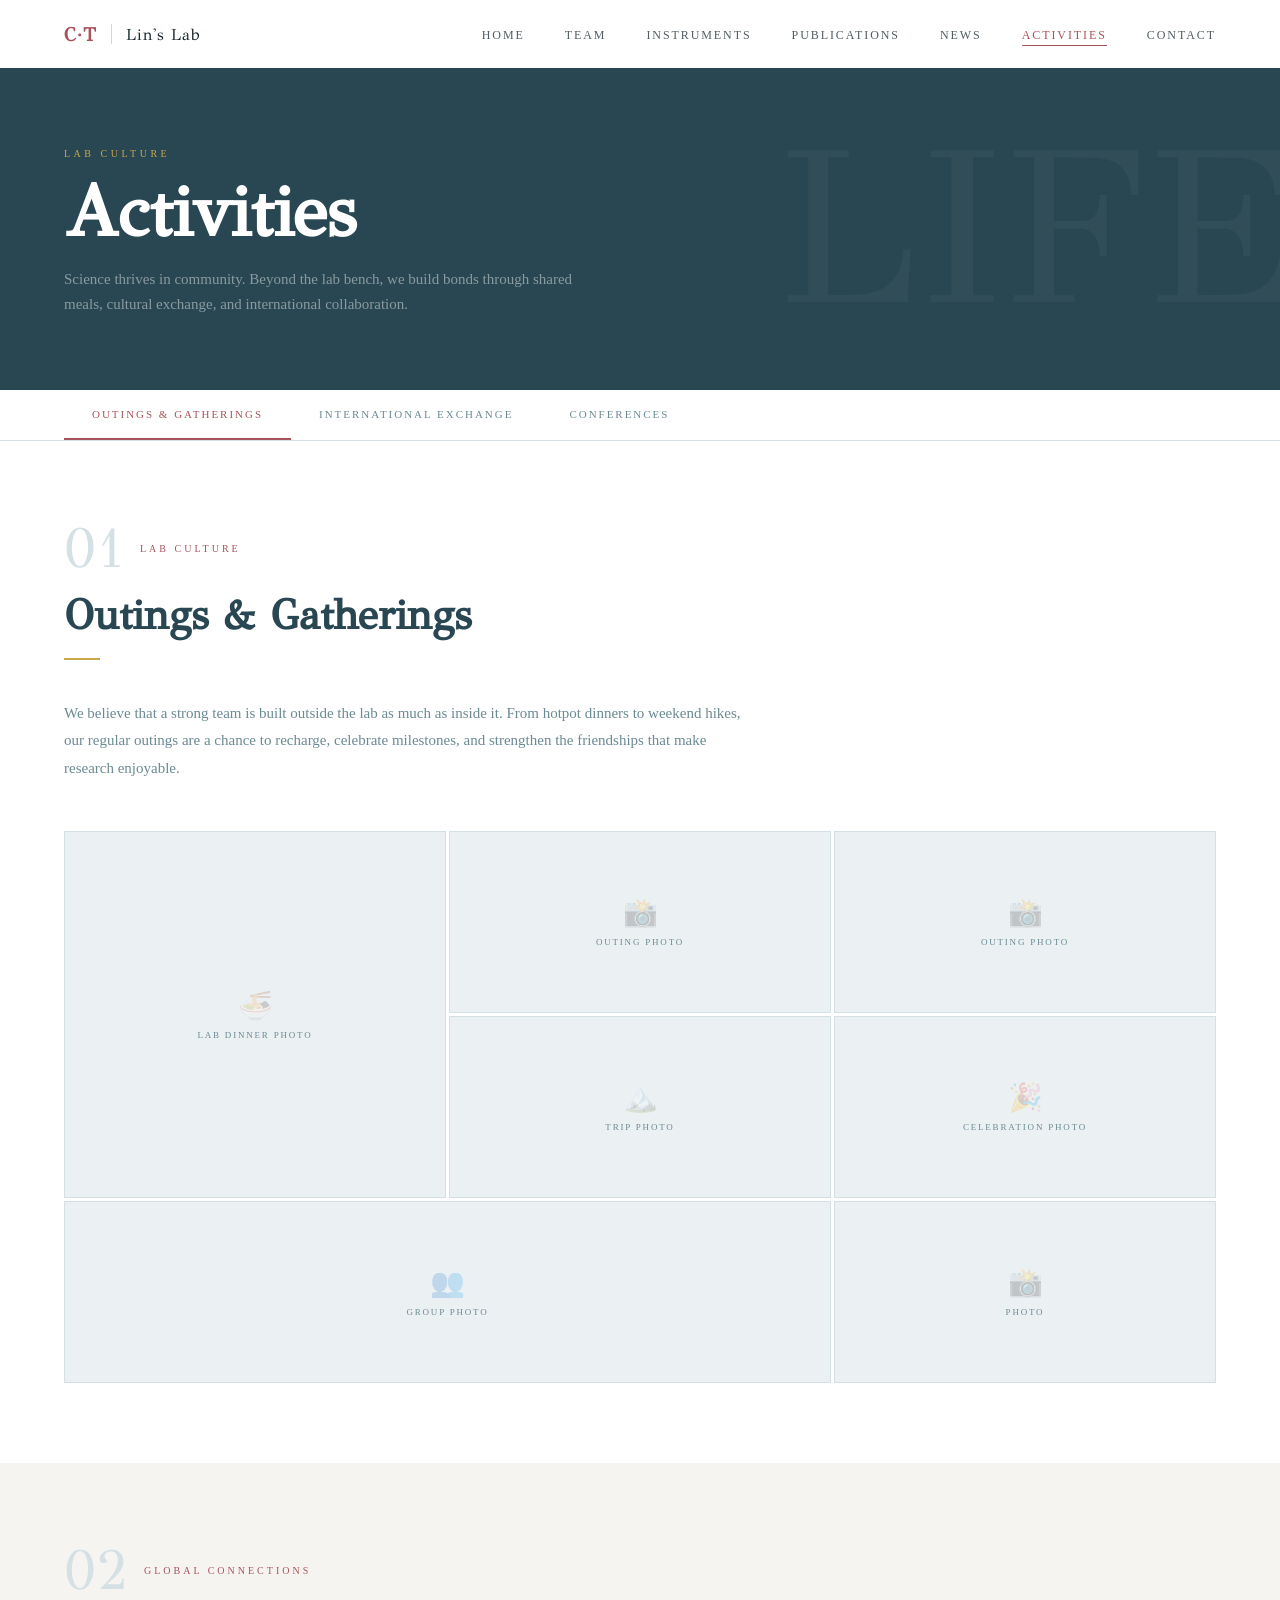
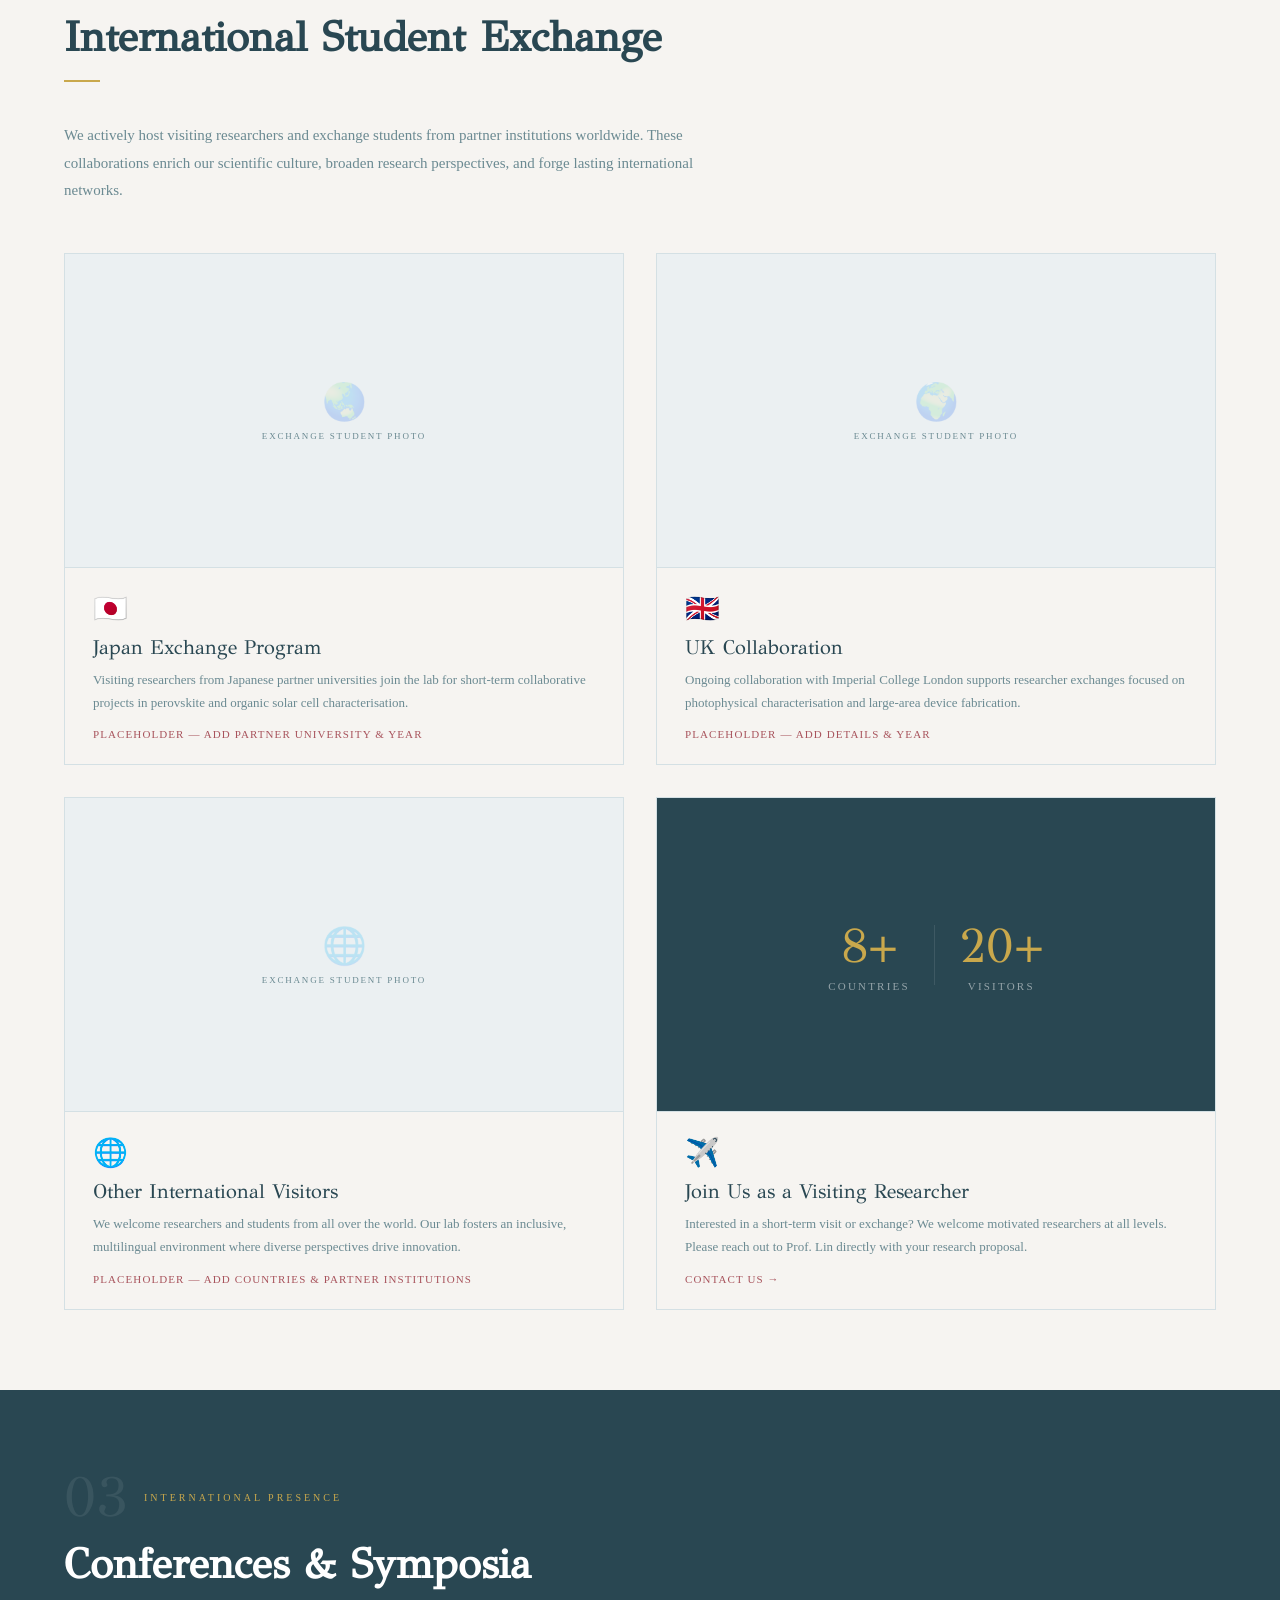
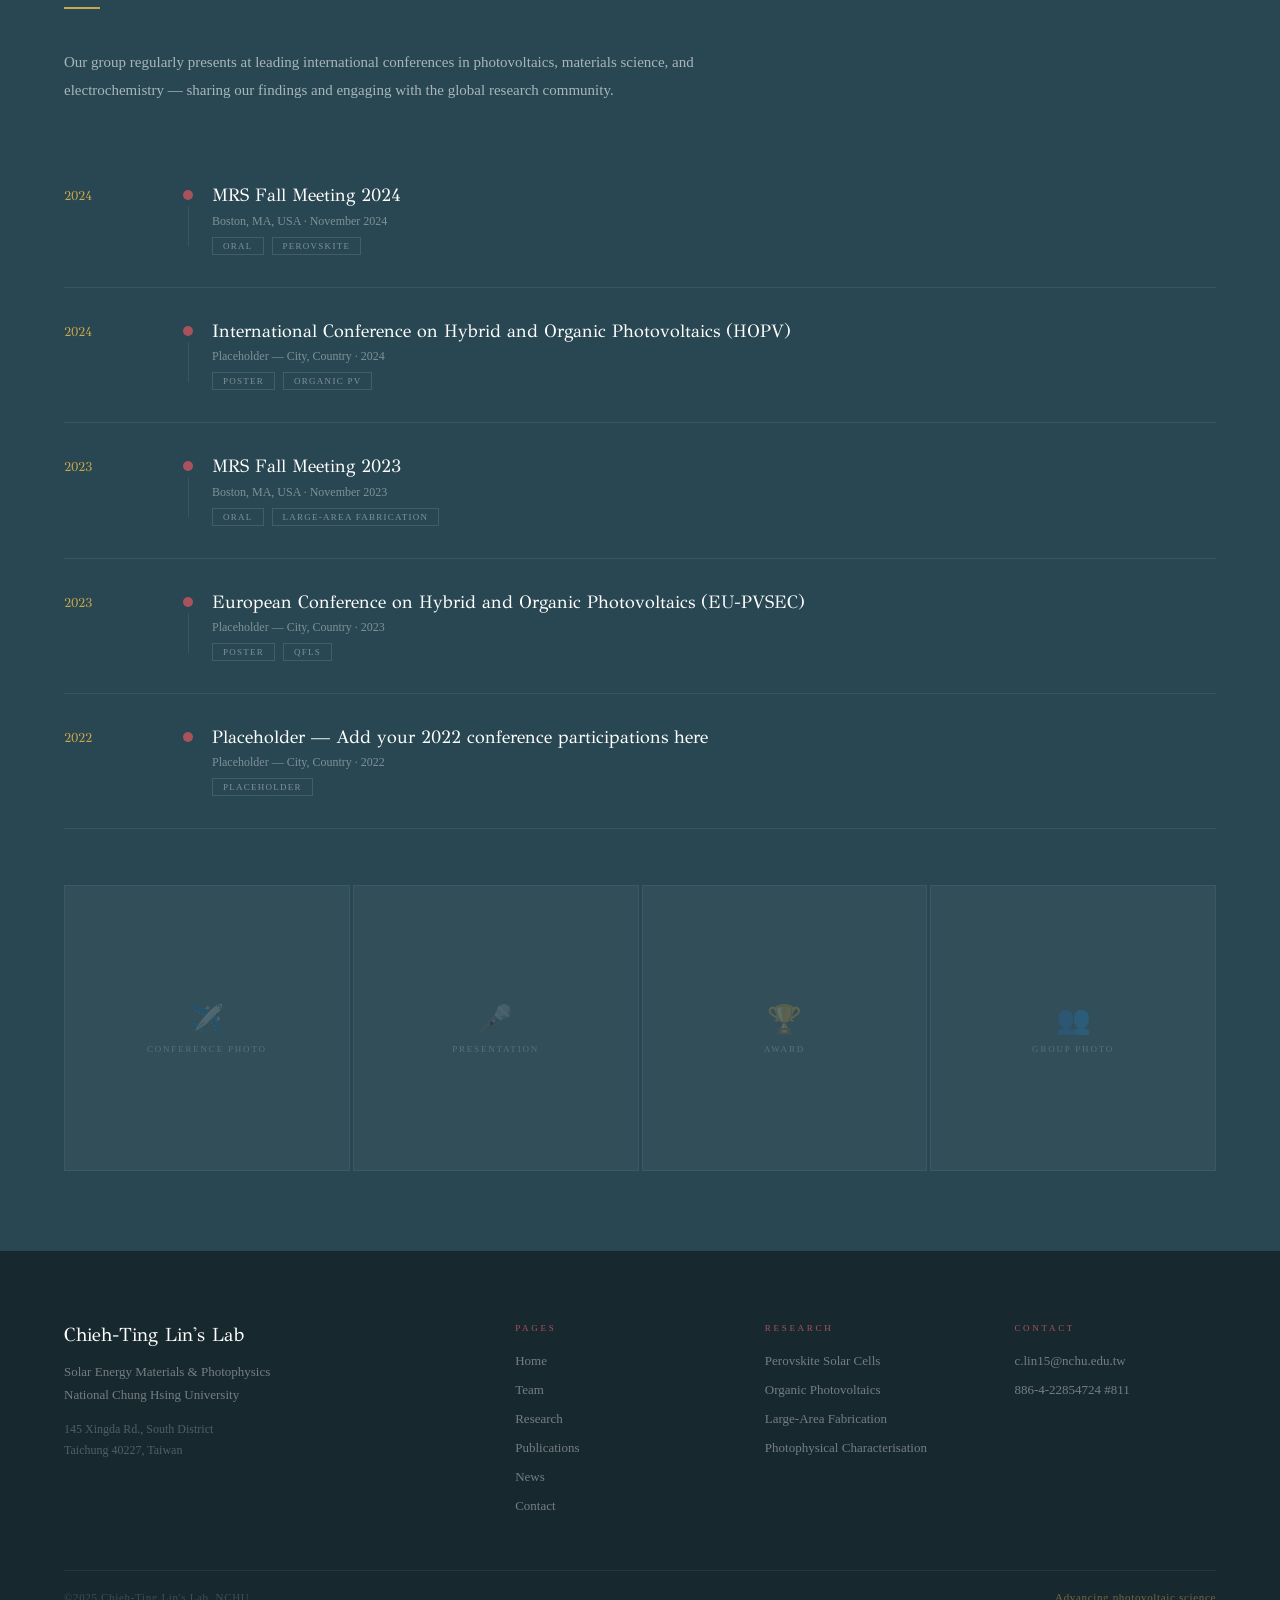
==== activities.html @ 61621a93 "initial setting initial setting" ====
<!DOCTYPE html>
<html lang="en">
<head>
<meta charset="UTF-8">
<meta name="viewport" content="width=device-width,initial-scale=1">
<title>Activities — Chieh-Ting Lin's Lab</title>
<style>

@import url('https://fonts.googleapis.com/css2?family=GFS+Didot&family=Cormorant+Garamond:ital,wght@0,400;0,600;1,400&display=swap');

:root {
  --teal:     #294752;
  --teal-d:   #1a2f38;
  --teal-l:   #3d6475;
  --rose:     #A8535C;
  --rose-l:   #c4717a;
  --tuscany:  #C9A84C;
  --tuscany-l:#e0c068;
  --white:    #FFFFFF;
  --off:      #F6F4F1;
  --light:    #EBF0F2;
  --ink:      #18282f;
  --muted:    #6b8a92;
  --border:   #d4e0e4;
  --font-d:   'GFS Didot', 'Times New Roman', serif;
  --font-b:   'Times New Roman', serif;
}

*,*::before,*::after{box-sizing:border-box;margin:0;padding:0}
html{scroll-behavior:smooth;font-size:16px}
body{font-family:var(--font-b);color:var(--ink);background:var(--white);overflow-x:hidden}
img{display:block;max-width:100%}
a{color:inherit;text-decoration:none}

/* ── NAV ───────────────────────────────────────── */
#navbar{
  position:fixed;top:0;left:0;right:0;z-index:200;
  transition:background .35s,box-shadow .35s,padding .35s;
  padding:0 64px; height:68px;
  display:flex;align-items:center;
}
#navbar.scrolled{
  background:rgba(255,255,255,0.96);
  box-shadow:0 1px 0 var(--border);
  backdrop-filter:blur(12px);
}
#navbar.dark-hero{ color:var(--white); }
#navbar.dark-hero.scrolled{ color:var(--ink); }

.nav-inner{
  display:flex;align-items:center;justify-content:space-between;
  width:100%;max-width:1400px;margin:0 auto;
}
.nav-logo{
  display:flex;align-items:center;gap:14px;
  font-family:var(--font-d);font-size:16px;letter-spacing:.04em;
  color:inherit;
}
.logo-ct{
  font-size:19px;color:var(--rose);letter-spacing:.06em;font-weight:bold;
}
.logo-sep{
  width:1px;height:20px;background:currentColor;opacity:.2;
}
.logo-lab{color:inherit;}

.nav-links{
  display:flex;gap:40px;list-style:none;
}
.nav-links a{
  font-family:var(--font-b);font-size:12px;
  letter-spacing:.16em;text-transform:uppercase;
  color:inherit;opacity:.75;transition:opacity .2s,color .2s;
  position:relative;padding-bottom:4px;
}
.nav-links a::after{
  content:'';position:absolute;bottom:0;left:0;
  width:0;height:1.5px;background:var(--rose);
  transition:width .25s;
}
.nav-links a:hover{opacity:1;}
.nav-links a:hover::after{ width:100%; }
.nav-links a.active{ opacity:1;color:var(--rose); }
.nav-links a.active::after{ width:100%;background:var(--rose); }

.nav-burger{
  display:none;flex-direction:column;gap:5px;
  background:none;border:none;cursor:pointer;padding:4px;
}
.nav-burger span{
  display:block;width:24px;height:1.5px;background:currentColor;
  transition:transform .25s,opacity .25s;
}

/* ── SCROLL REVEAL ─────────────────────────────── */
.reveal{
  opacity:0;transform:translateY(32px);
  transition:opacity .7s cubic-bezier(.22,1,.36,1),
             transform .7s cubic-bezier(.22,1,.36,1);
}
.reveal.visible{ opacity:1;transform:translateY(0); }
.reveal-left{
  opacity:0;transform:translateX(-40px);
  transition:opacity .7s cubic-bezier(.22,1,.36,1),
             transform .7s cubic-bezier(.22,1,.36,1);
}
.reveal-left.visible{ opacity:1;transform:translateX(0); }
.reveal-right{
  opacity:0;transform:translateX(40px);
  transition:opacity .7s cubic-bezier(.22,1,.36,1),
             transform .7s cubic-bezier(.22,1,.36,1);
}
.reveal-right.visible{ opacity:1;transform:translateX(0); }

.stagger-1{transition-delay:.08s}
.stagger-2{transition-delay:.16s}
.stagger-3{transition-delay:.24s}
.stagger-4{transition-delay:.32s}
.stagger-5{transition-delay:.40s}
.stagger-6{transition-delay:.48s}

/* ── SECTION SHELL ─────────────────────────────── */
.section{padding:100px 64px;}
.section-alt{background:var(--off);}
.section-dark{background:var(--teal);}
.section-inner{max-width:1200px;margin:0 auto;}

.eyebrow{
  font-size:10px;letter-spacing:.3em;text-transform:uppercase;
  color:var(--rose);margin-bottom:14px;display:block;
}
.eyebrow.light{color:var(--tuscany);}
.sec-title{
  font-family:var(--font-d);
  font-size:clamp(30px,3.5vw,46px);
  color:var(--teal);line-height:1.1;margin-bottom:18px;
}
.sec-title.light{color:var(--white);}
.sec-rule{
  width:40px;height:2px;background:var(--tuscany);margin-bottom:56px;
}

/* ── PLACEHOLDER IMG ───────────────────────────── */
.ph{
  display:flex;flex-direction:column;align-items:center;
  justify-content:center;gap:8px;
  background:var(--light);border:1px solid var(--border);
  color:var(--muted);font-size:11px;letter-spacing:.15em;
  text-transform:uppercase;
}
.ph-icon{font-size:28px;opacity:.3;}

/* ── FOOTER ────────────────────────────────────── */
footer{
  background:var(--ink);
  padding:72px 64px 0;
}
.footer-grid{
  display:grid;grid-template-columns:2fr 1fr 1fr 1fr;
  gap:48px;max-width:1200px;margin:0 auto;
  padding-bottom:56px;
  border-bottom:1px solid rgba(255,255,255,.07);
}
.footer-logo{
  font-family:var(--font-d);font-size:19px;
  color:var(--white);margin-bottom:14px;
}
.footer-tagline{font-size:13px;color:rgba(255,255,255,.4);line-height:1.8;margin-bottom:12px;}
.footer-address{font-size:12px;color:rgba(255,255,255,.25);line-height:1.8;}
.footer-heading{
  font-size:9px;letter-spacing:.3em;text-transform:uppercase;
  color:var(--rose);margin-bottom:18px;
}
.footer-links{list-style:none;display:flex;flex-direction:column;gap:11px;}
.footer-links a{font-size:13px;color:rgba(255,255,255,.4);transition:color .2s;}
.footer-links a:hover{color:var(--white);}
.footer-bottom{
  max-width:1200px;margin:0 auto;
  display:flex;justify-content:space-between;align-items:center;
  padding:20px 0;
  font-size:11px;color:rgba(255,255,255,.18);letter-spacing:.06em;
}
.footer-tuscany{color:var(--tuscany);opacity:.5;}

/* ── SHARED JS ─────────────────────────────────── */


.page-hero{
  margin-top:68px;background:var(--teal);
  padding:80px 64px 72px;position:relative;overflow:hidden;
}
.page-hero::after{
  content:'LIFE';position:absolute;
  right:-20px;top:50%;transform:translateY(-50%);
  font-family:var(--font-d);font-size:220px;
  color:rgba(255,255,255,.04);line-height:1;pointer-events:none;
}
.page-hero-inner{max-width:1200px;margin:0 auto;}
.page-hero-eyebrow{
  font-size:10px;letter-spacing:.35em;text-transform:uppercase;
  color:var(--tuscany);margin-bottom:16px;
}
.page-hero-title{
  font-family:var(--font-d);
  font-size:clamp(42px,6vw,72px);
  color:var(--white);line-height:1.05;
}
.page-hero-sub{
  font-size:15px;color:rgba(255,255,255,.45);
  margin-top:16px;max-width:520px;line-height:1.7;
}

/* Section tabs / anchors */
.act-nav{
  position:sticky;top:68px;z-index:50;
  background:var(--white);border-bottom:1px solid var(--border);
  padding:0 64px;
}
.act-nav-inner{
  max-width:1200px;margin:0 auto;
  display:flex;gap:0;
}
.act-nav-tab{
  font-size:11px;letter-spacing:.18em;text-transform:uppercase;
  padding:18px 28px;color:var(--muted);
  border-bottom:2px solid transparent;
  cursor:pointer;transition:color .2s,border-color .2s;
  text-decoration:none;display:block;
}
.act-nav-tab:hover{color:var(--teal);}
.act-nav-tab.on{color:var(--rose);border-bottom-color:var(--rose);}

/* Activity section shell */
.act-section{padding:80px 64px;}
.act-section.alt{background:var(--off);}
.act-section.dark{background:var(--teal);}
.act-inner{max-width:1200px;margin:0 auto;}

.act-eyebrow{
  display:flex;align-items:center;gap:16px;margin-bottom:12px;
}
.act-num{
  font-family:var(--font-d);font-size:56px;
  color:var(--border);line-height:1;
}
.act-label{
  font-size:10px;letter-spacing:.3em;text-transform:uppercase;color:var(--rose);
}
.act-title{
  font-family:var(--font-d);font-size:clamp(28px,4vw,42px);
  color:var(--teal);margin-bottom:16px;
}
.act-title.light{color:var(--white);}
.act-rule{width:36px;height:2px;background:var(--tuscany);margin-bottom:40px;}
.act-intro{
  font-size:15px;color:var(--muted);line-height:1.85;
  max-width:680px;margin-bottom:48px;
}
.act-intro.light{color:rgba(255,255,255,.6);}

/* Gallery grid */
.gallery-masonry{
  display:grid;
  grid-template-columns:repeat(3,1fr);
  gap:3px;
}
.gallery-cell{
  background:var(--light);
  display:flex;flex-direction:column;
  align-items:center;justify-content:center;
  gap:8px;border:1px solid var(--border);
  overflow:hidden;position:relative;
  cursor:pointer;
}
.gallery-cell::after{
  content:'';position:absolute;inset:0;
  background:var(--teal);opacity:0;
  transition:opacity .3s;
}
.gallery-cell:hover::after{opacity:.08;}
.gallery-cell.tall{grid-row:span 2;}
.gallery-cell.wide{grid-column:span 2;}
.gallery-ph{
  width:100%;height:100%;min-height:180px;
  display:flex;flex-direction:column;
  align-items:center;justify-content:center;gap:8px;
}
.gallery-ph.tall-inner{min-height:363px;}
.gallery-ph-icon{font-size:28px;opacity:.2;}
.gallery-ph-label{
  font-size:9px;letter-spacing:.2em;text-transform:uppercase;color:var(--muted);
}

/* Event timeline (for conferences) */
.conf-list{display:flex;flex-direction:column;gap:0;}
.conf-item{
  display:grid;grid-template-columns:100px 48px 1fr;
  gap:0;align-items:start;padding:32px 0;
  border-bottom:1px solid rgba(255,255,255,.08);
  transition:background .2s;
}
.conf-item:hover{
  background:rgba(255,255,255,.03);
  margin:0 -32px;padding:32px 32px;
}
.conf-year{
  font-family:var(--font-d);font-size:13px;
  color:var(--tuscany);padding-top:4px;
}
.conf-dot-col{
  display:flex;flex-direction:column;align-items:center;
  padding-top:6px;
}
.conf-dot{
  width:10px;height:10px;border-radius:50%;
  background:var(--rose);flex-shrink:0;
}
.conf-line{
  width:1px;flex:1;min-height:40px;
  background:rgba(255,255,255,.08);margin-top:6px;
}
.conf-item:last-child .conf-line{display:none;}
.conf-title{
  font-family:var(--font-d);font-size:18px;
  color:var(--white);margin-bottom:6px;line-height:1.3;
}
.conf-meta{font-size:12px;color:rgba(255,255,255,.4);margin-bottom:8px;}
.conf-tags{display:flex;gap:8px;flex-wrap:wrap;}
.conf-tag{
  font-size:9px;letter-spacing:.14em;text-transform:uppercase;
  padding:3px 10px;border:1px solid rgba(255,255,255,.12);
  color:rgba(255,255,255,.4);
}

/* International exchange cards */
.exchange-grid{
  display:grid;grid-template-columns:repeat(2,1fr);gap:32px;
}
.exchange-card{
  border:1px solid var(--border);overflow:hidden;
  transition:transform .3s,box-shadow .3s;
}
.exchange-card:hover{
  transform:translateY(-4px);
  box-shadow:0 16px 40px rgba(41,71,82,.1);
}
.exchange-ph{
  width:100%;aspect-ratio:16/9;
  background:var(--light);
  display:flex;align-items:center;justify-content:center;
  flex-direction:column;gap:8px;
  border-bottom:1px solid var(--border);
}
.exchange-body{padding:24px 28px;}
.exchange-flag{font-size:28px;margin-bottom:10px;}
.exchange-title{
  font-family:var(--font-d);font-size:20px;
  color:var(--teal);margin-bottom:8px;
}
.exchange-desc{font-size:13px;color:var(--muted);line-height:1.75;}
.exchange-meta{
  margin-top:14px;font-size:11px;color:var(--rose);
  letter-spacing:.1em;text-transform:uppercase;
}

</style>
</head>
<body data-page="activities">


<nav id="navbar">
  <div class="nav-inner">
    <a href="index.html" class="nav-logo">
      <span class="logo-ct">C·T</span>
      <span class="logo-sep"></span>
      <span class="logo-lab">Lin's Lab</span>
    </a>
    <button class="nav-burger" onclick="toggleMobile()" aria-label="menu">
      <span></span><span></span><span></span>
    </button>
    <ul class="nav-links" id="navLinks">
      <li><a href="index.html"        data-page="home">Home</a></li>
      <li><a href="team.html"         data-page="team">Team</a></li>
      <li><a href="instruments.html"  data-page="instruments">Instruments</a></li>
      <li><a href="publications.html" data-page="publications">Publications</a></li>
      <li><a href="news.html"         data-page="news">News</a></li>
      <li><a href="activities.html"   data-page="activities">Activities</a></li>
      <li><a href="contact.html"      data-page="contact">Contact</a></li>
    </ul>
  </div>
</nav>



<div class="page-hero">
  <div class="page-hero-inner">
    <div class="page-hero-eyebrow reveal">Lab Culture</div>
    <h1 class="page-hero-title reveal stagger-1">Activities</h1>
    <p class="page-hero-sub reveal stagger-2">
      Science thrives in community. Beyond the lab bench, we build bonds
      through shared meals, cultural exchange, and international collaboration.
    </p>
  </div>
</div>

<!-- Sticky sub-nav -->
<nav class="act-nav">
  <div class="act-nav-inner">
    <a class="act-nav-tab on" href="#outings">Outings &amp; Gatherings</a>
    <a class="act-nav-tab" href="#exchange">International Exchange</a>
    <a class="act-nav-tab" href="#conferences">Conferences</a>
  </div>
</nav>

<!-- ① Lab Outings & Gatherings -->
<div class="act-section" id="outings">
  <div class="act-inner">
    <div class="act-eyebrow reveal">
      <span class="act-num">01</span>
      <div>
        <div class="act-label">Lab Culture</div>
      </div>
    </div>
    <h2 class="act-title reveal">Outings &amp; Gatherings</h2>
    <div class="act-rule reveal"></div>
    <p class="act-intro reveal">
      We believe that a strong team is built outside the lab as much as inside it.
      From hotpot dinners to weekend hikes, our regular outings are a chance to
      recharge, celebrate milestones, and strengthen the friendships that make
      research enjoyable.
    </p>

    <!-- Masonry gallery placeholder -->
    <div class="gallery-masonry">
      <div class="gallery-cell tall reveal stagger-1">
        <div class="gallery-ph tall-inner">
          <span class="gallery-ph-icon">🍜</span>
          <span class="gallery-ph-label">Lab Dinner Photo</span>
        </div>
      </div>
      <div class="gallery-cell reveal stagger-2">
        <div class="gallery-ph">
          <span class="gallery-ph-icon">📸</span>
          <span class="gallery-ph-label">Outing Photo</span>
        </div>
      </div>
      <div class="gallery-cell reveal stagger-3">
        <div class="gallery-ph">
          <span class="gallery-ph-icon">📸</span>
          <span class="gallery-ph-label">Outing Photo</span>
        </div>
      </div>
      <div class="gallery-cell reveal stagger-2">
        <div class="gallery-ph">
          <span class="gallery-ph-icon">🏔️</span>
          <span class="gallery-ph-label">Trip Photo</span>
        </div>
      </div>
      <div class="gallery-cell reveal stagger-3">
        <div class="gallery-ph">
          <span class="gallery-ph-icon">🎉</span>
          <span class="gallery-ph-label">Celebration Photo</span>
        </div>
      </div>
      <div class="gallery-cell wide reveal stagger-4">
        <div class="gallery-ph">
          <span class="gallery-ph-icon">👥</span>
          <span class="gallery-ph-label">Group Photo</span>
        </div>
      </div>
      <div class="gallery-cell reveal stagger-5">
        <div class="gallery-ph">
          <span class="gallery-ph-icon">📸</span>
          <span class="gallery-ph-label">Photo</span>
        </div>
      </div>
    </div>
  </div>
</div>

<!-- ② International Exchange -->
<div class="act-section alt" id="exchange">
  <div class="act-inner">
    <div class="act-eyebrow reveal">
      <span class="act-num" style="color:var(--border)">02</span>
      <div>
        <div class="act-label">Global Connections</div>
      </div>
    </div>
    <h2 class="act-title reveal">International Student Exchange</h2>
    <div class="act-rule reveal"></div>
    <p class="act-intro reveal">
      We actively host visiting researchers and exchange students from partner
      institutions worldwide. These collaborations enrich our scientific culture,
      broaden research perspectives, and forge lasting international networks.
    </p>

    <div class="exchange-grid">
      <div class="exchange-card reveal stagger-1">
        <div class="exchange-ph">
          <span class="gallery-ph-icon" style="font-size:36px;opacity:.2">🌏</span>
          <span class="gallery-ph-label">Exchange Student Photo</span>
        </div>
        <div class="exchange-body">
          <div class="exchange-flag">🇯🇵</div>
          <div class="exchange-title">Japan Exchange Program</div>
          <p class="exchange-desc">
            Visiting researchers from Japanese partner universities join the lab
            for short-term collaborative projects in perovskite and organic solar
            cell characterisation.
          </p>
          <div class="exchange-meta">Placeholder — add partner university & year</div>
        </div>
      </div>
      <div class="exchange-card reveal stagger-2">
        <div class="exchange-ph">
          <span class="gallery-ph-icon" style="font-size:36px;opacity:.2">🌍</span>
          <span class="gallery-ph-label">Exchange Student Photo</span>
        </div>
        <div class="exchange-body">
          <div class="exchange-flag">🇬🇧</div>
          <div class="exchange-title">UK Collaboration</div>
          <p class="exchange-desc">
            Ongoing collaboration with Imperial College London supports researcher
            exchanges focused on photophysical characterisation and large-area
            device fabrication.
          </p>
          <div class="exchange-meta">Placeholder — add details & year</div>
        </div>
      </div>
      <div class="exchange-card reveal stagger-3">
        <div class="exchange-ph">
          <span class="gallery-ph-icon" style="font-size:36px;opacity:.2">🌐</span>
          <span class="gallery-ph-label">Exchange Student Photo</span>
        </div>
        <div class="exchange-body">
          <div class="exchange-flag">🌐</div>
          <div class="exchange-title">Other International Visitors</div>
          <p class="exchange-desc">
            We welcome researchers and students from all over the world. Our
            lab fosters an inclusive, multilingual environment where diverse
            perspectives drive innovation.
          </p>
          <div class="exchange-meta">Placeholder — add countries & partner institutions</div>
        </div>
      </div>
      <div class="exchange-card reveal stagger-4">
        <div class="exchange-ph" style="background:var(--teal);flex-direction:row;gap:24px;">
          <div style="text-align:center;color:var(--white);">
            <div style="font-family:var(--font-d);font-size:48px;color:var(--tuscany);">8+</div>
            <div style="font-size:11px;letter-spacing:.2em;text-transform:uppercase;opacity:.5;margin-top:4px;">Countries</div>
          </div>
          <div style="width:1px;background:rgba(255,255,255,.1);height:60px;align-self:center;"></div>
          <div style="text-align:center;color:var(--white);">
            <div style="font-family:var(--font-d);font-size:48px;color:var(--tuscany);">20+</div>
            <div style="font-size:11px;letter-spacing:.2em;text-transform:uppercase;opacity:.5;margin-top:4px;">Visitors</div>
          </div>
        </div>
        <div class="exchange-body">
          <div class="exchange-flag">✈️</div>
          <div class="exchange-title">Join Us as a Visiting Researcher</div>
          <p class="exchange-desc">
            Interested in a short-term visit or exchange? We welcome motivated
            researchers at all levels. Please reach out to Prof. Lin directly
            with your research proposal.
          </p>
          <div class="exchange-meta">
            <a href="contact.html" style="color:var(--rose);">Contact us →</a>
          </div>
        </div>
      </div>
    </div>
  </div>
</div>

<!-- ③ Conferences -->
<div class="act-section dark" id="conferences">
  <div class="act-inner">
    <div class="act-eyebrow reveal">
      <span class="act-num" style="color:rgba(255,255,255,.08)">03</span>
      <div>
        <div class="act-label" style="color:var(--tuscany)">International Presence</div>
      </div>
    </div>
    <h2 class="act-title light reveal">Conferences &amp; Symposia</h2>
    <div class="act-rule reveal"></div>
    <p class="act-intro light reveal">
      Our group regularly presents at leading international conferences in
      photovoltaics, materials science, and electrochemistry — sharing our
      findings and engaging with the global research community.
    </p>

    <div class="conf-list">
      <div class="conf-item reveal">
        <div class="conf-year">2024</div>
        <div class="conf-dot-col"><div class="conf-dot"></div><div class="conf-line"></div></div>
        <div>
          <div class="conf-title">MRS Fall Meeting 2024</div>
          <div class="conf-meta">Boston, MA, USA · November 2024</div>
          <div class="conf-tags">
            <span class="conf-tag">Oral</span>
            <span class="conf-tag">Perovskite</span>
          </div>
        </div>
      </div>
      <div class="conf-item reveal stagger-1">
        <div class="conf-year">2024</div>
        <div class="conf-dot-col"><div class="conf-dot"></div><div class="conf-line"></div></div>
        <div>
          <div class="conf-title">International Conference on Hybrid and Organic Photovoltaics (HOPV)</div>
          <div class="conf-meta">Placeholder — City, Country · 2024</div>
          <div class="conf-tags">
            <span class="conf-tag">Poster</span>
            <span class="conf-tag">Organic PV</span>
          </div>
        </div>
      </div>
      <div class="conf-item reveal stagger-2">
        <div class="conf-year">2023</div>
        <div class="conf-dot-col"><div class="conf-dot"></div><div class="conf-line"></div></div>
        <div>
          <div class="conf-title">MRS Fall Meeting 2023</div>
          <div class="conf-meta">Boston, MA, USA · November 2023</div>
          <div class="conf-tags">
            <span class="conf-tag">Oral</span>
            <span class="conf-tag">Large-Area Fabrication</span>
          </div>
        </div>
      </div>
      <div class="conf-item reveal stagger-3">
        <div class="conf-year">2023</div>
        <div class="conf-dot-col"><div class="conf-dot"></div><div class="conf-line"></div></div>
        <div>
          <div class="conf-title">European Conference on Hybrid and Organic Photovoltaics (EU-PVSEC)</div>
          <div class="conf-meta">Placeholder — City, Country · 2023</div>
          <div class="conf-tags">
            <span class="conf-tag">Poster</span>
            <span class="conf-tag">QFLS</span>
          </div>
        </div>
      </div>
      <div class="conf-item reveal stagger-4">
        <div class="conf-year">2022</div>
        <div class="conf-dot-col"><div class="conf-dot"></div><div class="conf-line"></div></div>
        <div>
          <div class="conf-title">Placeholder — Add your 2022 conference participations here</div>
          <div class="conf-meta">Placeholder — City, Country · 2022</div>
          <div class="conf-tags">
            <span class="conf-tag">Placeholder</span>
          </div>
        </div>
      </div>
    </div>

    <!-- Conference photo strip -->
    <div style="margin-top:56px;display:grid;grid-template-columns:repeat(4,1fr);gap:3px;" class="reveal">
      <div class="gallery-ph" style="aspect-ratio:1;background:rgba(255,255,255,.04);border:1px solid rgba(255,255,255,.06);">
        <span class="gallery-ph-icon">✈️</span>
        <span class="gallery-ph-label" style="color:rgba(255,255,255,.2);">Conference Photo</span>
      </div>
      <div class="gallery-ph" style="aspect-ratio:1;background:rgba(255,255,255,.04);border:1px solid rgba(255,255,255,.06);">
        <span class="gallery-ph-icon">🎤</span>
        <span class="gallery-ph-label" style="color:rgba(255,255,255,.2);">Presentation</span>
      </div>
      <div class="gallery-ph" style="aspect-ratio:1;background:rgba(255,255,255,.04);border:1px solid rgba(255,255,255,.06);">
        <span class="gallery-ph-icon">🏆</span>
        <span class="gallery-ph-label" style="color:rgba(255,255,255,.2);">Award</span>
      </div>
      <div class="gallery-ph" style="aspect-ratio:1;background:rgba(255,255,255,.04);border:1px solid rgba(255,255,255,.06);">
        <span class="gallery-ph-icon">👥</span>
        <span class="gallery-ph-label" style="color:rgba(255,255,255,.2);">Group Photo</span>
      </div>
    </div>
  </div>
</div>

<script>
// Sticky tab highlight on scroll
const tabs = document.querySelectorAll('.act-nav-tab');
const sects = ['outings','exchange','conferences'].map(id=>document.getElementById(id));
window.addEventListener('scroll',()=>{
  let cur = 0;
  sects.forEach((s,i)=>{ if(window.scrollY >= s.offsetTop-120) cur=i; });
  tabs.forEach(t=>t.classList.remove('on'));
  tabs[cur].classList.add('on');
},{passive:true});
</script>


<footer>
  <div class="footer-grid">
    <div class="footer-brand-col">
      <div class="footer-logo">Chieh-Ting Lin's Lab</div>
      <p class="footer-tagline">Solar Energy Materials &amp; Photophysics<br>National Chung Hsing University</p>
      <p class="footer-address">145 Xingda Rd., South District<br>Taichung 40227, Taiwan</p>
    </div>
    <div>
      <div class="footer-heading">Pages</div>
      <ul class="footer-links">
        <li><a href="index.html">Home</a></li>
        <li><a href="team.html">Team</a></li>
        <li><a href="research.html">Research</a></li>
        <li><a href="publications.html">Publications</a></li>
        <li><a href="news.html">News</a></li>
        <li><a href="contact.html">Contact</a></li>
      </ul>
    </div>
    <div>
      <div class="footer-heading">Research</div>
      <ul class="footer-links">
        <li><a href="#">Perovskite Solar Cells</a></li>
        <li><a href="#">Organic Photovoltaics</a></li>
        <li><a href="#">Large-Area Fabrication</a></li>
        <li><a href="#">Photophysical Characterisation</a></li>
      </ul>
    </div>
    <div>
      <div class="footer-heading">Contact</div>
      <ul class="footer-links">
        <li><a href="mailto:c.lin15@nchu.edu.tw">c.lin15@nchu.edu.tw</a></li>
        <li><a href="#">886-4-22854724 #811</a></li>
      </ul>
    </div>
  </div>
  <div class="footer-bottom">
    <span>©2025 Chieh-Ting Lin's Lab, NCHU</span>
    <span class="footer-tuscany">Advancing photovoltaic science</span>
  </div>
</footer>

<script>
// Nav scroll state
const navbar = document.getElementById('navbar');
const isDark = navbar.classList.contains('dark-hero');
function onScroll(){
  if(window.scrollY > 40){
    navbar.classList.add('scrolled');
  } else {
    navbar.classList.remove('scrolled');
  }
}
window.addEventListener('scroll', onScroll, {passive:true});
onScroll();

// Active nav link
const page = document.body.dataset.page;
document.querySelectorAll('.nav-links a').forEach(a=>{
  if(a.dataset.page===page) a.classList.add('active');
});

// Mobile menu
function toggleMobile(){
  document.getElementById('navLinks').classList.toggle('open');
}

// Scroll reveal
const ro = new IntersectionObserver((entries)=>{
  entries.forEach(e=>{
    if(e.isIntersecting){
      e.target.classList.add('visible');
      ro.unobserve(e.target);
    }
  });
},{threshold:.12});
document.querySelectorAll('.reveal,.reveal-left,.reveal-right').forEach(el=>ro.observe(el));
</script>
</body>
</html>
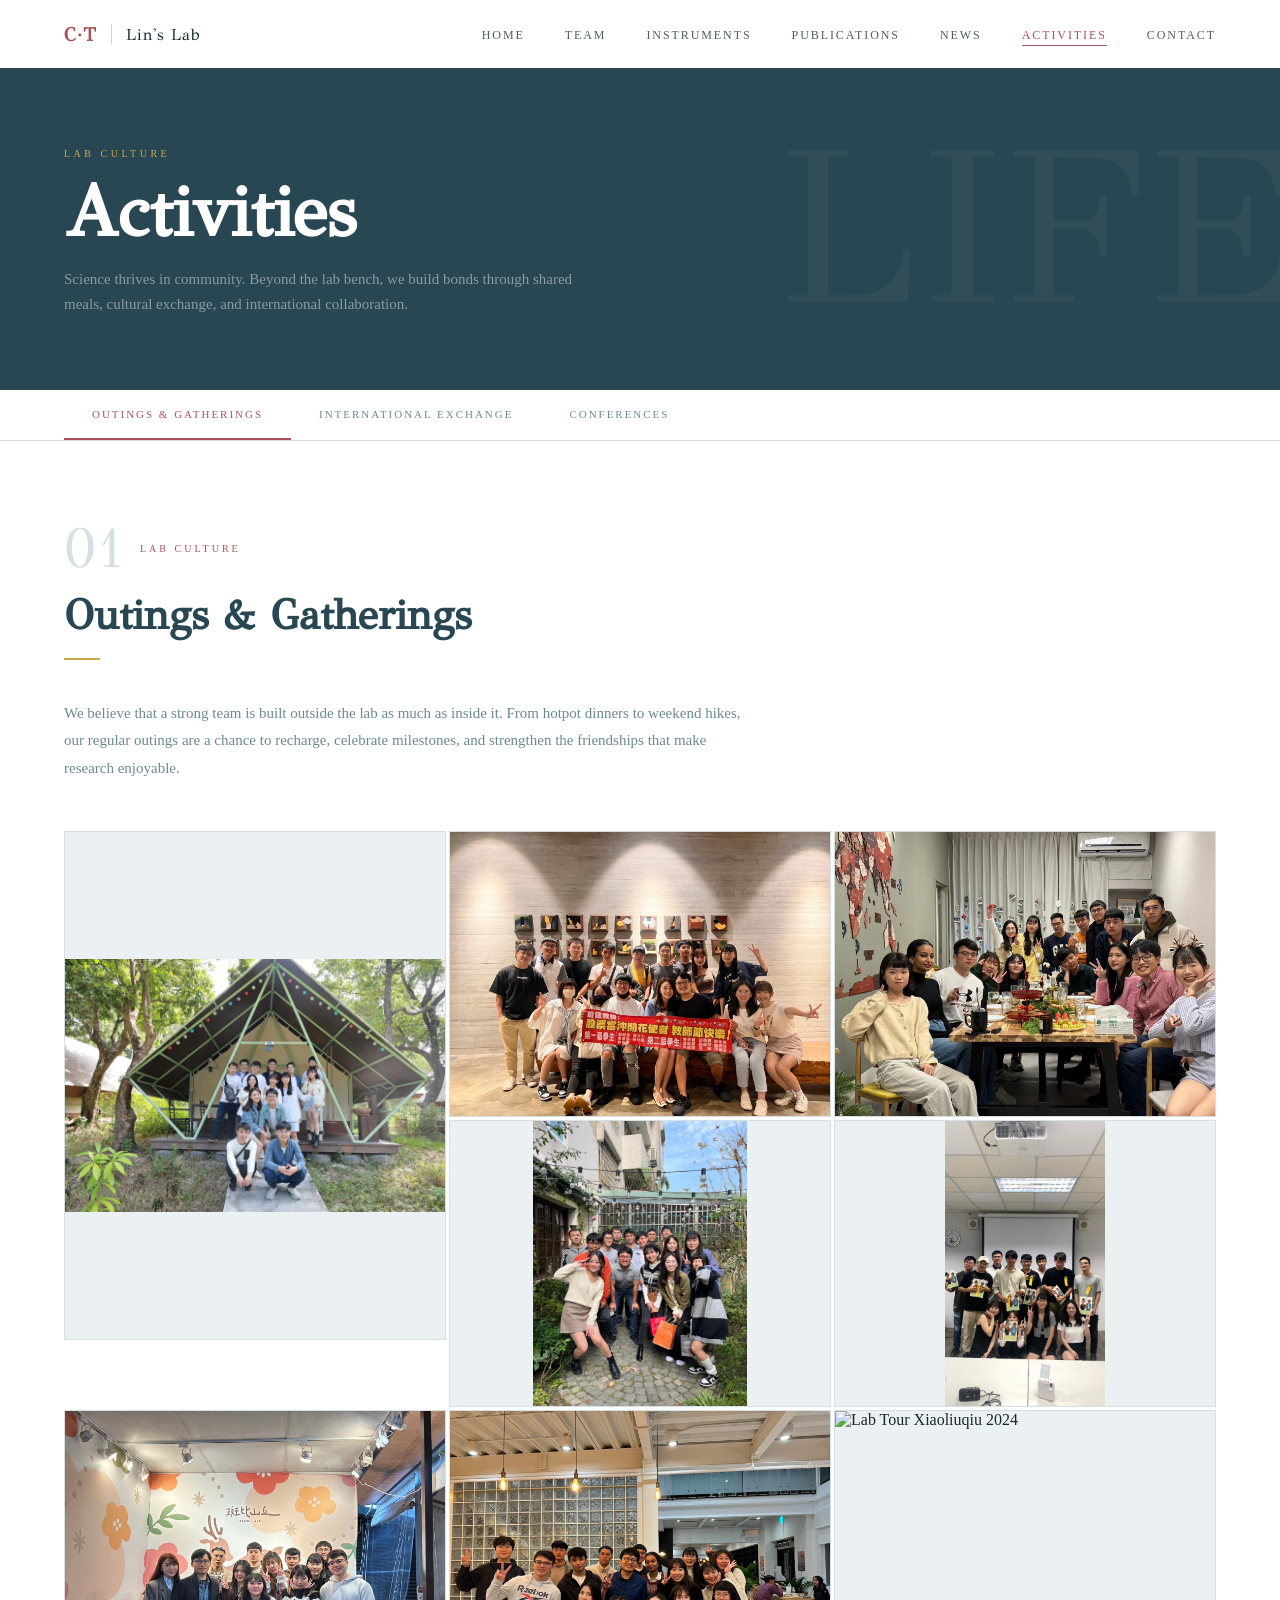
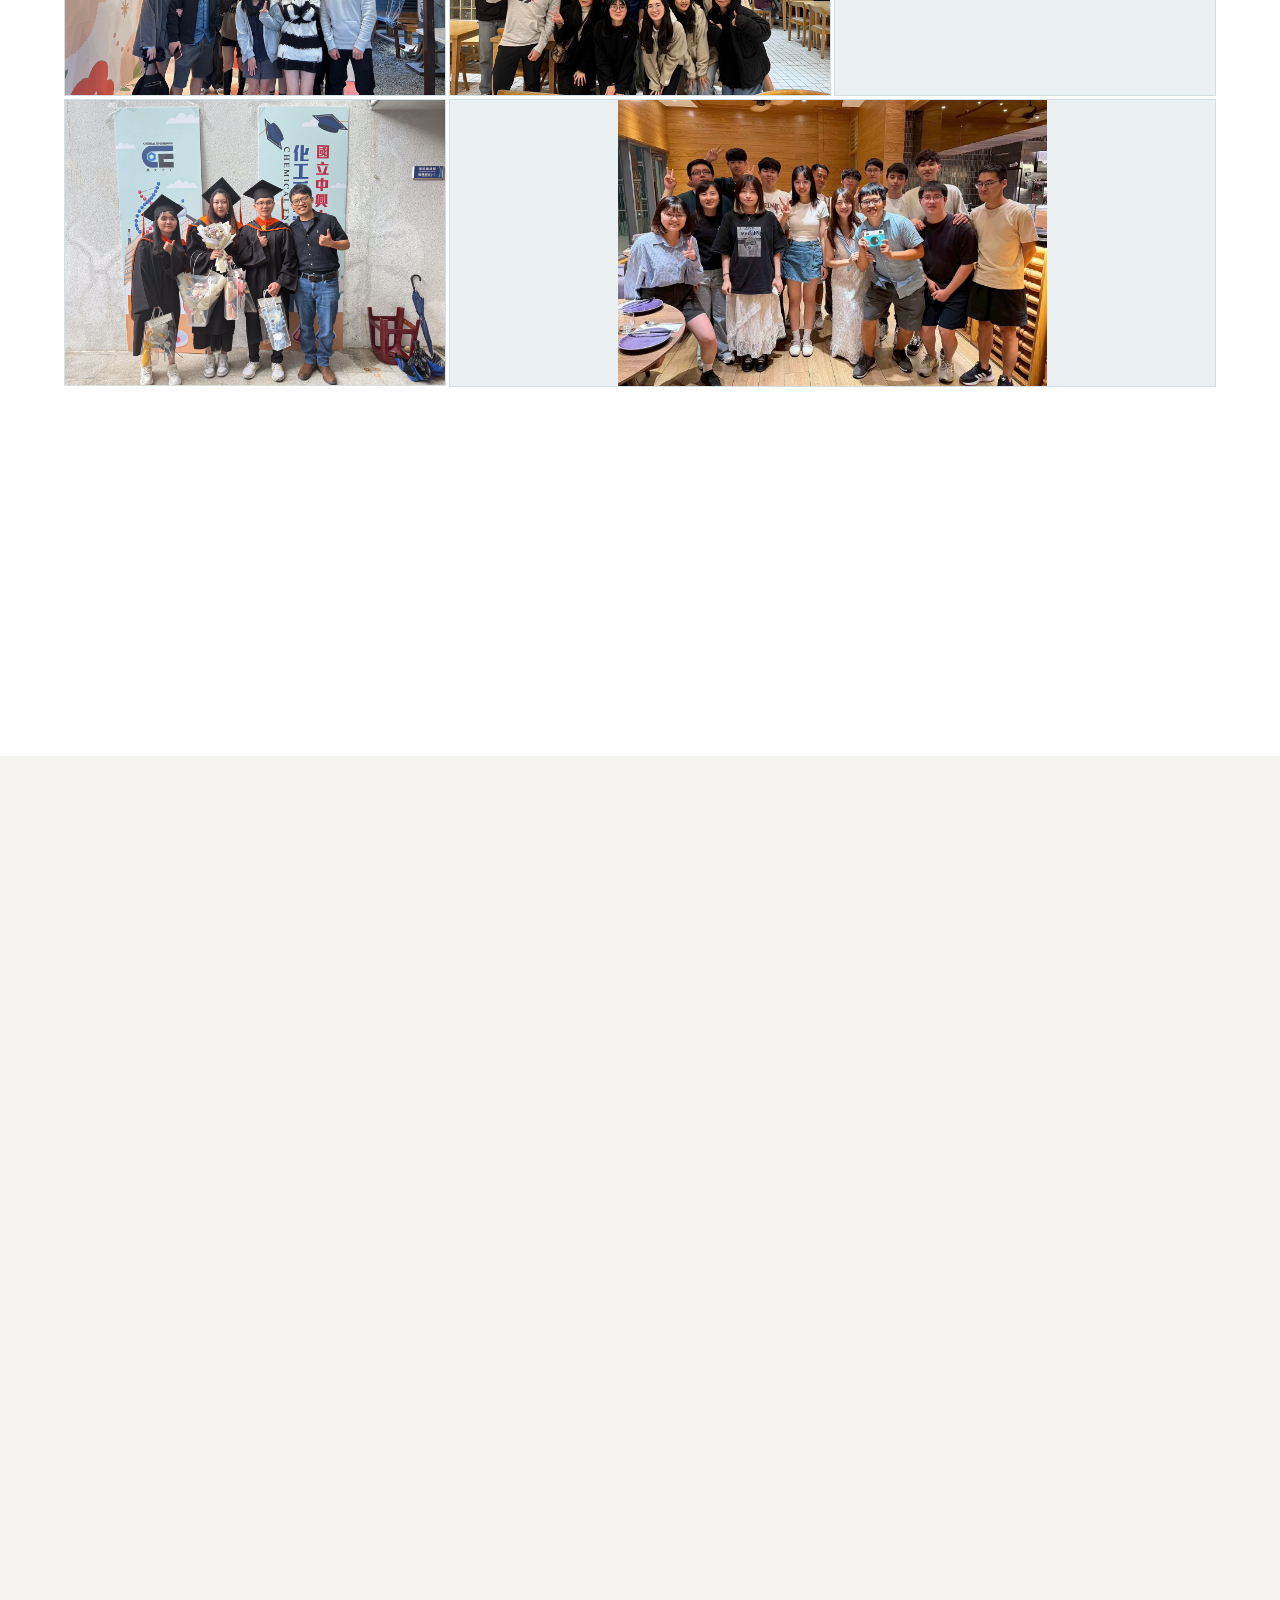
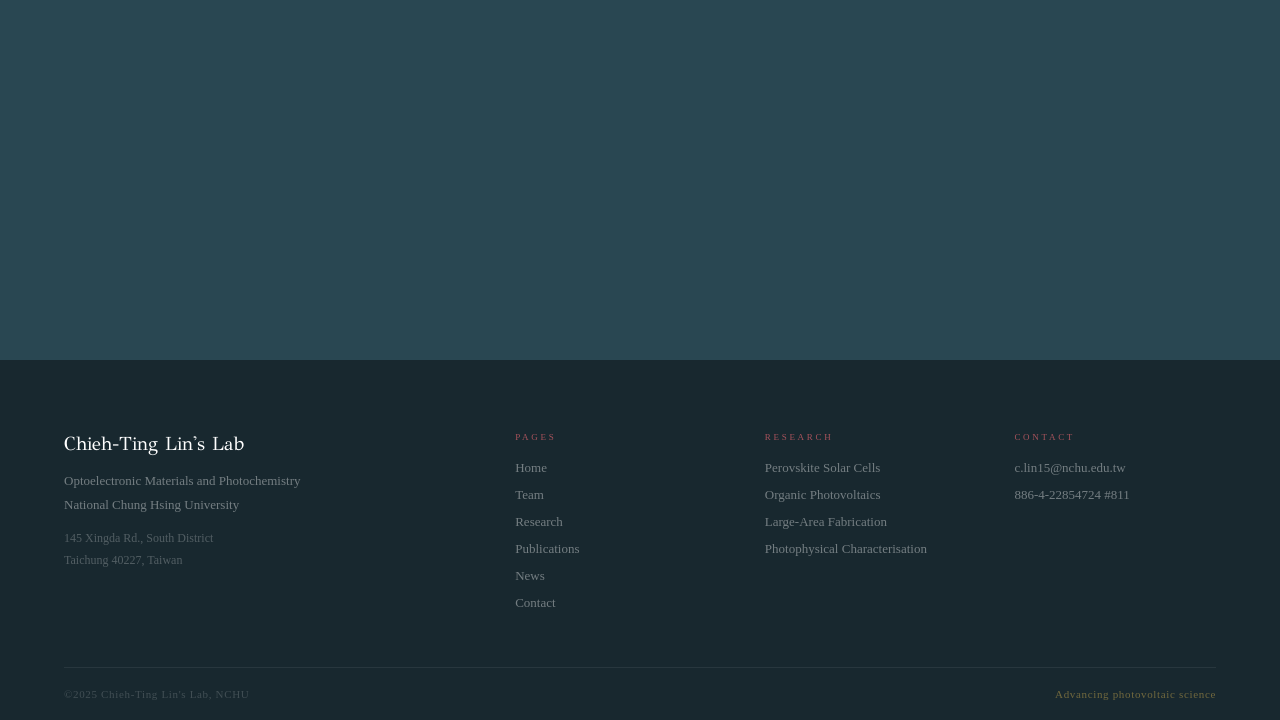
==== commit c0127923: "mod" ====
--- a/activities.html
+++ b/activities.html
@@ -1,4 +1,4 @@
-<!DOCTYPE html>
+﻿<!DOCTYPE html>
 <html lang="en">
 <head>
 <meta charset="UTF-8">
@@ -173,6 +173,7 @@
 }
 .footer-links{list-style:none;display:flex;flex-direction:column;gap:11px;}
 .footer-links a{font-size:13px;color:rgba(255,255,255,.4);transition:color .2s;}
+.footer-links li{font-size:13px;color:rgba(255,255,255,.4);}
 .footer-links a:hover{color:var(--white);}
 .footer-bottom{
   max-width:1200px;margin:0 auto;
@@ -271,6 +272,7 @@
   gap:8px;border:1px solid var(--border);
   overflow:hidden;position:relative;
   cursor:pointer;
+  aspect-ratio:4/3;
 }
 .gallery-cell::after{
   content:'';position:absolute;inset:0;
@@ -278,8 +280,9 @@
   transition:opacity .3s;
 }
 .gallery-cell:hover::after{opacity:.08;}
-.gallery-cell.tall{grid-row:span 2;}
-.gallery-cell.wide{grid-column:span 2;}
+.gallery-cell.tall{grid-row:span 2;aspect-ratio:3/4;}
+.gallery-cell.wide{grid-column:span 2;aspect-ratio:8/3;}
+.gallery-masonry img{object-fit:contain!important;}
 .gallery-ph{
   width:100%;height:100%;min-height:180px;
   display:flex;flex-direction:column;
@@ -363,7 +366,120 @@
   letter-spacing:.1em;text-transform:uppercase;
 }
 
+/* ── GALLERY CAPTION OVERLAY ───────────────── */
+.gallery-caption{
+  position:absolute;bottom:0;left:0;right:0;z-index:2;
+  padding:28px 12px 10px;
+  background:linear-gradient(transparent,rgba(24,40,47,.75));
+  color:rgba(255,255,255,.9);
+  font-size:10px;letter-spacing:.14em;text-transform:uppercase;
+  opacity:0;transition:opacity .3s;pointer-events:none;
+}
+.gallery-cell:hover .gallery-caption{opacity:1;}
+
+/* ── PHOTO LIGHTBOX ─────────────────────────── */
+.photo-backdrop{
+  position:fixed;inset:0;z-index:900;
+  background:rgba(12,20,25,.92);
+  display:flex;align-items:center;justify-content:center;
+  padding:16px;opacity:0;pointer-events:none;transition:opacity .3s;
+}
+.photo-backdrop.open{opacity:1;pointer-events:all;}
+.photo-lbox{text-align:center;max-width:92vw;}
+.photo-lbox img{max-height:78vh;max-width:88vw;object-fit:contain;display:block;margin:0 auto;}
+.photo-lbox-ph{
+  width:min(520px,80vw);aspect-ratio:4/3;
+  background:rgba(255,255,255,.04);border:1px solid rgba(255,255,255,.07);
+  display:flex;flex-direction:column;align-items:center;justify-content:center;gap:12px;
+}
+.photo-lbox-ph .gallery-ph-icon{font-size:48px;opacity:.15;}
+.photo-lbox-title{
+  margin-top:14px;color:rgba(255,255,255,.55);
+  font-size:11px;letter-spacing:.2em;text-transform:uppercase;
+}
+.lb-close{
+  position:fixed;top:18px;right:24px;
+  background:rgba(255,255,255,.07);border:1px solid rgba(255,255,255,.1);
+  color:rgba(255,255,255,.5);width:38px;height:38px;
+  font-size:18px;cursor:pointer;z-index:901;
+  display:flex;align-items:center;justify-content:center;
+  transition:background .2s,color .2s;
+}
+.lb-close:hover{background:rgba(255,255,255,.14);color:var(--white);}
+
+/* ── CONFERENCE MODAL ───────────────────────── */
+.cmod-backdrop{
+  position:fixed;inset:0;z-index:900;
+  background:rgba(12,20,25,.88);
+  display:flex;align-items:center;justify-content:center;
+  padding:24px;opacity:0;pointer-events:none;transition:opacity .3s;
+}
+.cmod-backdrop.open{opacity:1;pointer-events:all;}
+.cmod{
+  background:#1a2f38;width:min(660px,95vw);
+  max-height:90vh;overflow-y:auto;position:relative;
+}
+.cmod-img{
+  width:100%;aspect-ratio:16/9;overflow:hidden;
+  background:rgba(255,255,255,.04);
+  display:flex;align-items:center;justify-content:center;flex-direction:column;gap:8px;
+}
+.cmod-img img{width:100%;height:100%;object-fit:cover;}
+.cmod-body{padding:28px 32px 34px;}
+.cmod-yr{font-size:10px;letter-spacing:.25em;text-transform:uppercase;color:var(--tuscany);margin-bottom:8px;}
+.cmod-ttl{font-family:var(--font-d);font-size:clamp(16px,2.5vw,22px);color:var(--white);margin-bottom:8px;line-height:1.3;}
+.cmod-mt{font-size:12px;color:rgba(255,255,255,.35);margin-bottom:14px;}
+.cmod-tgs{display:flex;gap:8px;flex-wrap:wrap;margin-bottom:20px;}
+.cmod-tg{font-size:9px;letter-spacing:.14em;text-transform:uppercase;padding:3px 10px;border:1px solid rgba(255,255,255,.12);color:rgba(255,255,255,.4);}
+.cmod-ds{font-size:13px;color:rgba(255,255,255,.52);line-height:1.85;}
+.cmod-close{
+  position:absolute;top:12px;right:12px;
+  background:rgba(255,255,255,.08);border:none;
+  color:rgba(255,255,255,.5);
+  width:34px;height:34px;font-size:18px;cursor:pointer;
+  display:flex;align-items:center;justify-content:center;
+  transition:background .2s,color .2s;
+}
+.cmod-close:hover{background:rgba(255,255,255,.15);color:var(--white);}
+.conf-item{cursor:pointer;}
+.conf-item:hover .conf-title{color:var(--tuscany-l,#e0c068);}
+.conf-detail-hint{
+  font-size:9px;letter-spacing:.16em;text-transform:uppercase;
+  color:rgba(255,255,255,.2);margin-top:8px;transition:color .2s;
+}
+.conf-item:hover .conf-detail-hint{color:var(--tuscany);}
+
+/* ── EXCHANGE MODAL ─────────────────────────── */
+.exch-backdrop{
+  position:fixed;inset:0;z-index:900;
+  background:rgba(12,20,25,.92);
+  display:flex;align-items:center;justify-content:center;
+  padding:24px;opacity:0;pointer-events:none;transition:opacity .3s;
+}
+.exch-backdrop.open{opacity:1;pointer-events:all;}
+.exch-modal{
+  background:var(--white);width:min(720px,95vw);
+  max-height:90vh;overflow-y:auto;position:relative;
+}
+.exch-photos{display:grid;gap:3px;}
+.exch-photos.count-2{grid-template-columns:1fr 1fr;}
+.exch-photos.count-3{grid-template-columns:1fr 1fr 1fr;}
+.exch-photos img{width:100%;aspect-ratio:4/3;object-fit:cover;display:block;}
+.exch-info{padding:20px 24px 24px;}
+.exch-modal-date{font-size:10px;letter-spacing:.22em;text-transform:uppercase;color:var(--rose);margin-bottom:6px;}
+.exch-modal-name{font-family:var(--font-d);font-size:22px;color:var(--teal);margin-bottom:4px;}
+.exch-modal-from{font-size:13px;color:var(--muted);line-height:1.6;}
+.exch-close{
+  position:absolute;top:12px;right:12px;z-index:1;
+  background:rgba(0,0,0,.25);border:none;color:var(--white);
+  width:34px;height:34px;font-size:18px;cursor:pointer;
+  display:flex;align-items:center;justify-content:center;transition:background .2s;
+}
+.exch-close:hover{background:rgba(0,0,0,.45);}
+.exchange-card{cursor:pointer;}
+
 </style>
+<link rel="stylesheet" href="mobile.css">
 </head>
 <body data-page="activities">
 
@@ -430,50 +546,65 @@
       research enjoyable.
     </p>
 
-    <!-- Masonry gallery placeholder -->
     <div class="gallery-masonry">
-      <div class="gallery-cell tall reveal stagger-1">
-        <div class="gallery-ph tall-inner">
-          <span class="gallery-ph-icon">🍜</span>
-          <span class="gallery-ph-label">Lab Dinner Photo</span>
-        </div>
-      </div>
-      <div class="gallery-cell reveal stagger-2">
-        <div class="gallery-ph">
-          <span class="gallery-ph-icon">📸</span>
-          <span class="gallery-ph-label">Outing Photo</span>
-        </div>
-      </div>
-      <div class="gallery-cell reveal stagger-3">
-        <div class="gallery-ph">
-          <span class="gallery-ph-icon">📸</span>
-          <span class="gallery-ph-label">Outing Photo</span>
-        </div>
-      </div>
-      <div class="gallery-cell reveal stagger-2">
-        <div class="gallery-ph">
-          <span class="gallery-ph-icon">🏔️</span>
-          <span class="gallery-ph-label">Trip Photo</span>
-        </div>
-      </div>
-      <div class="gallery-cell reveal stagger-3">
-        <div class="gallery-ph">
-          <span class="gallery-ph-icon">🎉</span>
-          <span class="gallery-ph-label">Celebration Photo</span>
-        </div>
-      </div>
-      <div class="gallery-cell wide reveal stagger-4">
-        <div class="gallery-ph">
-          <span class="gallery-ph-icon">👥</span>
-          <span class="gallery-ph-label">Group Photo</span>
-        </div>
-      </div>
-      <div class="gallery-cell reveal stagger-5">
-        <div class="gallery-ph">
-          <span class="gallery-ph-icon">📸</span>
-          <span class="gallery-ph-label">Photo</span>
-        </div>
-      </div>
+
+      <div class="gallery-cell tall reveal stagger-1" onclick="openPhoto('Freshers Camp 2022', 'assets/activity/202208Freshers%27%20camp.jpg')">
+        <img src="assets/activity/202208Freshers%27%20camp.jpg" alt="Freshers Camp 2022" style="width:100%;height:100%;object-fit:cover;">
+        <div class="gallery-caption">Freshers Camp · 2022/08</div>
+      </div>
+      <div class="gallery-cell reveal stagger-2" onclick="openPhoto('Teachers Day 2022', 'assets/activity/202209TeachersDay.jpg')">
+        <img src="assets/activity/202209TeachersDay.jpg" alt="Teachers Day 2022" style="width:100%;height:100%;object-fit:cover;">
+        <div class="gallery-caption">Teachers' Day · 2022/09</div>
+      </div>
+      <div class="gallery-cell reveal stagger-3" onclick="openPhoto('Christmas Day 2022', 'assets/activity/202212ChrismasDay.jpg')">
+        <img src="assets/activity/202212ChrismasDay.jpg" alt="Christmas Day 2022" style="width:100%;height:100%;object-fit:cover;">
+        <div class="gallery-caption">Christmas Day · 2022/12</div>
+      </div>
+
+      <div class="gallery-cell reveal stagger-2" onclick="openPhoto('Spring Banquet 2023', 'assets/activity/2023Spring%20Banquet.jpg')">
+        <img src="assets/activity/2023Spring%20Banquet.jpg" alt="Spring Banquet 2023" style="width:100%;height:100%;object-fit:cover;">
+        <div class="gallery-caption">Spring Banquet · 2023</div>
+      </div>
+      <div class="gallery-cell reveal stagger-3" onclick="openPhoto('Farewell Party 2023', 'assets/activity/202307farewell.jpg')">
+        <img src="assets/activity/202307farewell.jpg" alt="Farewell Party 2023" style="width:100%;height:100%;object-fit:cover;">
+        <div class="gallery-caption">Farewell Party · 2023/07</div>
+      </div>
+
+      <div class="gallery-cell reveal stagger-1" onclick="openPhoto('Welcome Tour — Yilan 2023', 'assets/activity/2023Yilan.jpg')">
+        <img src="assets/activity/2023Yilan.jpg" alt="Welcome Tour Yilan 2023" style="width:100%;height:100%;object-fit:cover;">
+        <div class="gallery-caption">Welcome Tour — Yilan · 2023/12</div>
+      </div>
+      <div class="gallery-cell reveal stagger-2" onclick="openPhoto('Year-End Banquet 2024', 'assets/activity/2024Year-edn%20banquet.jpg')">
+        <img src="assets/activity/2024Year-edn%20banquet.jpg" alt="Year-End Banquet 2024" style="width:100%;height:100%;object-fit:cover;">
+        <div class="gallery-caption">Year-End Banquet · 2024/08</div>
+      </div>
+      <div class="gallery-cell reveal stagger-3" onclick="openPhoto('Lab Tour — Xiaoliuqiu 2024', 'assets/activity/202411LabTourXiaoliuqiu.jpg')">
+        <img src="assets/activity/202411LabTourXiaoliuqiu.jpg" alt="Lab Tour Xiaoliuqiu 2024" style="width:100%;height:100%;object-fit:cover;">
+        <div class="gallery-caption">Lab Tour — Xiaoliuqiu · 2024/11</div>
+      </div>
+
+      <div class="gallery-cell reveal stagger-1" onclick="openPhoto('Graduation Ceremony 2025', 'assets/activity/202505Graduationceremony.jpg')">
+        <img src="assets/activity/202505Graduationceremony.jpg" alt="Graduation Ceremony 2025" style="width:100%;height:100%;object-fit:cover;">
+        <div class="gallery-caption">Graduation Ceremony · 2025/05</div>
+      </div>
+      <div class="gallery-cell wide reveal stagger-2" onclick="openPhoto('Teachers Day 2025', 'assets/activity/202509Teachers%20Day.jpg')">
+        <img src="assets/activity/202509Teachers%20Day.jpg" alt="Teachers Day 2025" style="width:100%;height:100%;object-fit:cover;">
+        <div class="gallery-caption">Teachers' Day · 2025/09</div>
+      </div>
+
+      <div class="gallery-cell reveal stagger-1" onclick="openPhoto('Hsinchu 2025', 'assets/activity/202511Hsinchu.jpg')">
+        <img src="assets/activity/202511Hsinchu.jpg" alt="Hsinchu 2025" style="width:100%;height:100%;object-fit:cover;">
+        <div class="gallery-caption">Hsinchu · 2025/11</div>
+      </div>
+      <div class="gallery-cell reveal stagger-2" onclick="openPhoto('Lab Tour — Tainan 2025', 'assets/activity/202512Lab%20Tour-Tainan.jpg')">
+        <img src="assets/activity/202512Lab%20Tour-Tainan.jpg" alt="Lab Tour Tainan 2025" style="width:100%;height:100%;object-fit:cover;">
+        <div class="gallery-caption">Lab Tour — Tainan · 2025/12</div>
+      </div>
+      <div class="gallery-cell reveal stagger-3" onclick="openPhoto('Graduation Ceremony 2026', 'assets/activity/202605Graduation%20ceremony.jpg')">
+        <img src="assets/activity/202605Graduation%20ceremony.jpg" alt="Graduation Ceremony 2026" style="width:100%;height:100%;object-fit:cover;">
+        <div class="gallery-caption">Graduation Ceremony · 2026/05</div>
+      </div>
+
     </div>
   </div>
 </div>
@@ -496,79 +627,82 @@
     </p>
 
     <div class="exchange-grid">
-      <div class="exchange-card reveal stagger-1">
-        <div class="exchange-ph">
-          <span class="gallery-ph-icon" style="font-size:36px;opacity:.2">🌏</span>
-          <span class="gallery-ph-label">Exchange Student Photo</span>
+
+      <div class="exchange-card reveal stagger-1" onclick="openExch('eva-2023')">
+        <div class="exchange-ph" style="padding:0;overflow:hidden;">
+          <img src="assets/exchange/eva_1.jpg" alt="Eva" style="width:100%;height:100%;object-fit:cover;">
         </div>
         <div class="exchange-body">
-          <div class="exchange-flag">🇯🇵</div>
-          <div class="exchange-title">Japan Exchange Program</div>
-          <p class="exchange-desc">
-            Visiting researchers from Japanese partner universities join the lab
-            for short-term collaborative projects in perovskite and organic solar
-            cell characterisation.
-          </p>
-          <div class="exchange-meta">Placeholder — add partner university & year</div>
-        </div>
-      </div>
-      <div class="exchange-card reveal stagger-2">
-        <div class="exchange-ph">
-          <span class="gallery-ph-icon" style="font-size:36px;opacity:.2">🌍</span>
-          <span class="gallery-ph-label">Exchange Student Photo</span>
+          <div class="exchange-title">Eva</div>
+          <p class="exchange-desc">Visiting researcher from Imperial College London, joining the lab for collaborative research in perovskite solar cell characterisation.</p>
+          <div class="exchange-meta">February 2023 · View Photos →</div>
+        </div>
+      </div>
+
+      <div class="exchange-card reveal stagger-2" onclick="openExch('esra-kevin-2024')">
+        <div class="exchange-ph" style="padding:0;overflow:hidden;">
+          <img src="assets/exchange/esra_1.jpg" alt="Esra & Kevin" style="width:100%;height:100%;object-fit:cover;">
         </div>
         <div class="exchange-body">
-          <div class="exchange-flag">🇬🇧</div>
-          <div class="exchange-title">UK Collaboration</div>
-          <p class="exchange-desc">
-            Ongoing collaboration with Imperial College London supports researcher
-            exchanges focused on photophysical characterisation and large-area
-            device fabrication.
-          </p>
-          <div class="exchange-meta">Placeholder — add details & year</div>
-        </div>
-      </div>
-      <div class="exchange-card reveal stagger-3">
-        <div class="exchange-ph">
-          <span class="gallery-ph-icon" style="font-size:36px;opacity:.2">🌐</span>
-          <span class="gallery-ph-label">Exchange Student Photo</span>
+          <div class="exchange-title">Esra &amp; Kevin</div>
+          <p class="exchange-desc">Visiting researchers from Imperial College London and Kyungpook National University, collaborating on photophysical characterisation and large-area device fabrication.</p>
+          <div class="exchange-meta">January 2024 · View Photos →</div>
+        </div>
+      </div>
+
+      <div class="exchange-card reveal stagger-3" onclick="openExch('raul-son-2025')">
+        <div class="exchange-ph" style="padding:0;overflow:hidden;">
+          <img src="assets/exchange/son_1.jpg" alt="Raúl & Son" style="width:100%;height:100%;object-fit:cover;">
         </div>
         <div class="exchange-body">
-          <div class="exchange-flag">🌐</div>
-          <div class="exchange-title">Other International Visitors</div>
-          <p class="exchange-desc">
-            We welcome researchers and students from all over the world. Our
-            lab fosters an inclusive, multilingual environment where diverse
-            perspectives drive innovation.
-          </p>
-          <div class="exchange-meta">Placeholder — add countries & partner institutions</div>
-        </div>
-      </div>
-      <div class="exchange-card reveal stagger-4">
-        <div class="exchange-ph" style="background:var(--teal);flex-direction:row;gap:24px;">
-          <div style="text-align:center;color:var(--white);">
-            <div style="font-family:var(--font-d);font-size:48px;color:var(--tuscany);">8+</div>
-            <div style="font-size:11px;letter-spacing:.2em;text-transform:uppercase;opacity:.5;margin-top:4px;">Countries</div>
-          </div>
-          <div style="width:1px;background:rgba(255,255,255,.1);height:60px;align-self:center;"></div>
-          <div style="text-align:center;color:var(--white);">
-            <div style="font-family:var(--font-d);font-size:48px;color:var(--tuscany);">20+</div>
-            <div style="font-size:11px;letter-spacing:.2em;text-transform:uppercase;opacity:.5;margin-top:4px;">Visitors</div>
-          </div>
+          <div class="exchange-title">Raúl &amp; Son</div>
+          <p class="exchange-desc">International visiting researchers joining the lab for collaborative projects in perovskite and large-area photovoltaic research.</p>
+          <div class="exchange-meta">July 2025 · View Photos →</div>
+        </div>
+      </div>
+
+      <div class="exchange-card reveal stagger-4" onclick="window.open('https://iipp.stpi.niar.org.tw/','_blank')" style="cursor:pointer;">
+        <div class="exchange-ph" style="padding:0;overflow:hidden;background:#18303c;">
+          <svg viewBox="0 0 360 200" xmlns="http://www.w3.org/2000/svg" style="width:100%;height:100%;display:block;">
+            <rect width="360" height="200" fill="#18303c"/>
+            <line x1="0" y1="100" x2="360" y2="100" stroke="rgba(255,255,255,.04)" stroke-width="1"/>
+            <line x1="90" y1="0" x2="90" y2="200" stroke="rgba(255,255,255,.04)" stroke-width="1"/>
+            <line x1="180" y1="0" x2="180" y2="200" stroke="rgba(255,255,255,.04)" stroke-width="1"/>
+            <line x1="270" y1="0" x2="270" y2="200" stroke="rgba(255,255,255,.04)" stroke-width="1"/>
+            <!-- North America -->
+            <path d="M30,16 C52,10 80,14 90,28 C98,44 96,66 80,82 C65,92 46,90 34,78 C20,62 22,40 30,16Z" fill="#2d5568"/>
+            <!-- South America -->
+            <path d="M72,106 C86,100 106,106 112,122 C118,142 112,164 96,170 C82,172 70,160 66,144 C62,126 66,112 72,106Z" fill="#2d5568"/>
+            <!-- Greenland -->
+            <ellipse cx="136" cy="20" rx="14" ry="10" fill="#2d5568"/>
+            <!-- Europe -->
+            <path d="M155,20 C168,14 186,18 192,30 C196,42 190,56 178,60 C165,62 154,52 152,40 C150,30 153,24 155,20Z" fill="#2d5568"/>
+            <!-- Africa -->
+            <path d="M158,64 C172,58 192,64 197,80 C202,98 198,124 186,136 C174,144 162,138 156,122 C150,106 148,84 158,64Z" fill="#2d5568"/>
+            <!-- Asia -->
+            <path d="M196,14 C228,8 284,10 320,26 C336,40 336,64 320,80 C302,92 266,92 240,82 C218,72 198,56 194,38 C192,28 194,18 196,14Z" fill="#2d5568"/>
+            <!-- India -->
+            <path d="M228,90 C238,86 252,92 254,108 C254,118 244,122 234,116 C226,110 224,98 228,90Z" fill="#2d5568"/>
+            <!-- SE Asia / Indonesia -->
+            <ellipse cx="272" cy="100" rx="12" ry="7" fill="#2d5568"/>
+            <circle cx="292" cy="110" r="6" fill="#2d5568"/>
+            <!-- Australia -->
+            <path d="M292,122 C314,116 338,124 344,140 C348,156 338,168 320,168 C302,168 290,156 288,140 C286,130 290,124 292,122Z" fill="#2d5568"/>
+            <!-- Antarctica -->
+            <path d="M90,184 C140,178 220,178 270,184 L272,198 L88,198Z" fill="#2d5568" opacity="0.6"/>
+            <!-- Taiwan highlight -->
+            <circle cx="301" cy="74" r="5" fill="#C9A84C" opacity="0.9"/>
+            <circle cx="301" cy="74" r="9" fill="none" stroke="#C9A84C" stroke-width="1.5" opacity="0.4"/>
+            <circle cx="301" cy="74" r="14" fill="none" stroke="#C9A84C" stroke-width="0.8" opacity="0.2"/>
+          </svg>
         </div>
         <div class="exchange-body">
-          <div class="exchange-flag">✈️</div>
           <div class="exchange-title">Join Us as a Visiting Researcher</div>
-          <p class="exchange-desc">
-            Interested in a short-term visit or exchange? We welcome motivated
-            researchers at all levels. Please reach out to Prof. Lin directly
-            with your research proposal.
-          </p>
-          <div class="exchange-meta">
-            <a href="contact.html" style="color:var(--rose);">Contact us →</a>
-          </div>
-        </div>
-      </div>
+          <p class="exchange-desc">Interested in a short-term visit or exchange? Check out the programme for more details on international exchange opportunities.</p>
+          <div class="exchange-meta" style="color:var(--rose);">Visit the Programme →</div>
+        </div>
+      </div>
+
     </div>
   </div>
 </div>
@@ -591,85 +725,127 @@
     </p>
 
     <div class="conf-list">
-      <div class="conf-item reveal">
+      <div class="conf-item reveal" onclick="openConf('hopv-2023')">
+        <div class="conf-year">2023</div>
+        <div class="conf-dot-col"><div class="conf-dot"></div><div class="conf-line"></div></div>
+        <div>
+          <div class="conf-title">HOPV Conference — 15th Edition</div>
+          <div class="conf-meta">London, UK · June 2023</div>
+          <div class="conf-tags">
+            <span class="conf-tag">Perovskite</span>
+            <span class="conf-tag">Organic PV</span>
+          </div>
+          <div class="conf-detail-hint">▸ View Details</div>
+        </div>
+      </div>
+      <div class="conf-item reveal stagger-1" onclick="openConf('iperop-2024')">
         <div class="conf-year">2024</div>
         <div class="conf-dot-col"><div class="conf-dot"></div><div class="conf-line"></div></div>
         <div>
-          <div class="conf-title">MRS Fall Meeting 2024</div>
-          <div class="conf-meta">Boston, MA, USA · November 2024</div>
+          <div class="conf-title">IPEROP Conference</div>
+          <div class="conf-meta">Tokyo, Japan · January 2024</div>
           <div class="conf-tags">
-            <span class="conf-tag">Oral</span>
             <span class="conf-tag">Perovskite</span>
+            <span class="conf-tag">Optoelectronics</span>
           </div>
-        </div>
-      </div>
-      <div class="conf-item reveal stagger-1">
+          <div class="conf-detail-hint">▸ View Details</div>
+        </div>
+      </div>
+      <div class="conf-item reveal stagger-2" onclick="openConf('icpst-2024')">
         <div class="conf-year">2024</div>
         <div class="conf-dot-col"><div class="conf-dot"></div><div class="conf-line"></div></div>
         <div>
-          <div class="conf-title">International Conference on Hybrid and Organic Photovoltaics (HOPV)</div>
-          <div class="conf-meta">Placeholder — City, Country · 2024</div>
+          <div class="conf-title">ICPST</div>
+          <div class="conf-meta">Chiba, Japan · June 2024</div>
           <div class="conf-tags">
-            <span class="conf-tag">Poster</span>
-            <span class="conf-tag">Organic PV</span>
+            <span class="conf-tag">Photopolymer</span>
+            <span class="conf-tag">Lithography</span>
           </div>
-        </div>
-      </div>
-      <div class="conf-item reveal stagger-2">
-        <div class="conf-year">2023</div>
+          <div class="conf-detail-hint">▸ View Details</div>
+        </div>
+      </div>
+      <div class="conf-item reveal stagger-3" onclick="openConf('nhsc14-2025')">
+        <div class="conf-year">2025</div>
         <div class="conf-dot-col"><div class="conf-dot"></div><div class="conf-line"></div></div>
         <div>
-          <div class="conf-title">MRS Fall Meeting 2023</div>
-          <div class="conf-meta">Boston, MA, USA · November 2023</div>
+          <div class="conf-title">NHSC-14</div>
+          <div class="conf-meta">Hsinchu, Taiwan · November 2025</div>
           <div class="conf-tags">
-            <span class="conf-tag">Oral</span>
-            <span class="conf-tag">Large-Area Fabrication</span>
+            <span class="conf-tag">Perovskite</span>
+            <span class="conf-tag">Nanomaterials</span>
           </div>
-        </div>
-      </div>
-      <div class="conf-item reveal stagger-3">
-        <div class="conf-year">2023</div>
+          <div class="conf-detail-hint">▸ View Details</div>
+        </div>
+      </div>
+      <div class="conf-item reveal stagger-4" onclick="openConf('iperop-2026')">
+        <div class="conf-year">2026</div>
         <div class="conf-dot-col"><div class="conf-dot"></div><div class="conf-line"></div></div>
         <div>
-          <div class="conf-title">European Conference on Hybrid and Organic Photovoltaics (EU-PVSEC)</div>
-          <div class="conf-meta">Placeholder — City, Country · 2023</div>
+          <div class="conf-title">IPEROP Conference</div>
+          <div class="conf-meta">Nagoya, Japan · January 2026</div>
           <div class="conf-tags">
-            <span class="conf-tag">Poster</span>
-            <span class="conf-tag">QFLS</span>
+            <span class="conf-tag">Perovskite</span>
+            <span class="conf-tag">Thin-film PV</span>
           </div>
-        </div>
-      </div>
-      <div class="conf-item reveal stagger-4">
-        <div class="conf-year">2022</div>
+          <div class="conf-detail-hint">▸ View Details</div>
+        </div>
+      </div>
+      <div class="conf-item reveal stagger-5" onclick="openConf('nipho-2026')">
+        <div class="conf-year">2026</div>
         <div class="conf-dot-col"><div class="conf-dot"></div><div class="conf-line"></div></div>
         <div>
-          <div class="conf-title">Placeholder — Add your 2022 conference participations here</div>
-          <div class="conf-meta">Placeholder — City, Country · 2022</div>
+          <div class="conf-title">NIPHO</div>
+          <div class="conf-meta">Pavia, Italy · June 2026</div>
           <div class="conf-tags">
-            <span class="conf-tag">Placeholder</span>
+            <span class="conf-tag">Stability</span>
+            <span class="conf-tag">Interface Engineering</span>
           </div>
-        </div>
-      </div>
-    </div>
-
-    <!-- Conference photo strip -->
-    <div style="margin-top:56px;display:grid;grid-template-columns:repeat(4,1fr);gap:3px;" class="reveal">
-      <div class="gallery-ph" style="aspect-ratio:1;background:rgba(255,255,255,.04);border:1px solid rgba(255,255,255,.06);">
-        <span class="gallery-ph-icon">✈️</span>
-        <span class="gallery-ph-label" style="color:rgba(255,255,255,.2);">Conference Photo</span>
-      </div>
-      <div class="gallery-ph" style="aspect-ratio:1;background:rgba(255,255,255,.04);border:1px solid rgba(255,255,255,.06);">
-        <span class="gallery-ph-icon">🎤</span>
-        <span class="gallery-ph-label" style="color:rgba(255,255,255,.2);">Presentation</span>
-      </div>
-      <div class="gallery-ph" style="aspect-ratio:1;background:rgba(255,255,255,.04);border:1px solid rgba(255,255,255,.06);">
-        <span class="gallery-ph-icon">🏆</span>
-        <span class="gallery-ph-label" style="color:rgba(255,255,255,.2);">Award</span>
-      </div>
-      <div class="gallery-ph" style="aspect-ratio:1;background:rgba(255,255,255,.04);border:1px solid rgba(255,255,255,.06);">
-        <span class="gallery-ph-icon">👥</span>
-        <span class="gallery-ph-label" style="color:rgba(255,255,255,.2);">Group Photo</span>
-      </div>
+          <div class="conf-detail-hint">▸ View Details</div>
+        </div>
+      </div>
+    </div>
+
+  </div>
+</div>
+
+<!-- Exchange Modal -->
+<div id="exchBackdrop" class="exch-backdrop" onclick="closeExchEv(event)">
+  <div class="exch-modal">
+    <button class="exch-close" onclick="closeExch()">✕</button>
+    <div class="exch-photos" id="exchPhotos"></div>
+    <div class="exch-info">
+      <div class="exch-modal-date" id="exchDate"></div>
+      <div class="exch-modal-name" id="exchName"></div>
+      <div class="exch-modal-from" id="exchFrom"></div>
+    </div>
+  </div>
+</div>
+
+<!-- Photo Lightbox -->
+<div id="photoBackdrop" class="photo-backdrop" onclick="closePhotoEv(event)">
+  <button class="lb-close" onclick="closePhoto()">✕</button>
+  <div class="photo-lbox">
+    <img id="lboxImg" src="" alt="" style="display:none;">
+    <div id="lboxPh" class="photo-lbox-ph">
+      <span class="gallery-ph-icon">📷</span>
+    </div>
+    <div class="photo-lbox-title" id="lboxTitle"></div>
+  </div>
+</div>
+
+<!-- Conference Detail Modal -->
+<div id="confBackdrop" class="cmod-backdrop" onclick="closeConfEv(event)">
+  <div class="cmod">
+    <button class="cmod-close" onclick="closeConf()">✕</button>
+    <div class="cmod-img" id="cmodImg">
+      <span class="gallery-ph-icon" style="font-size:36px;opacity:.15">📸</span>
+    </div>
+    <div class="cmod-body">
+      <div class="cmod-yr" id="cmodYr"></div>
+      <div class="cmod-ttl" id="cmodTtl"></div>
+      <div class="cmod-mt" id="cmodMt"></div>
+      <div class="cmod-tgs" id="cmodTgs"></div>
+      <div class="cmod-ds" id="cmodDs"></div>
     </div>
   </div>
 </div>
@@ -691,7 +867,7 @@
   <div class="footer-grid">
     <div class="footer-brand-col">
       <div class="footer-logo">Chieh-Ting Lin's Lab</div>
-      <p class="footer-tagline">Solar Energy Materials &amp; Photophysics<br>National Chung Hsing University</p>
+      <p class="footer-tagline">Optoelectronic Materials and Photochemistry<br>National Chung Hsing University</p>
       <p class="footer-address">145 Xingda Rd., South District<br>Taichung 40227, Taiwan</p>
     </div>
     <div>
@@ -708,10 +884,10 @@
     <div>
       <div class="footer-heading">Research</div>
       <ul class="footer-links">
-        <li><a href="#">Perovskite Solar Cells</a></li>
-        <li><a href="#">Organic Photovoltaics</a></li>
-        <li><a href="#">Large-Area Fabrication</a></li>
-        <li><a href="#">Photophysical Characterisation</a></li>
+        <li>Perovskite Solar Cells</li>
+        <li>Organic Photovoltaics</li>
+        <li>Large-Area Fabrication</li>
+        <li>Photophysical Characterisation</li>
       </ul>
     </div>
     <div>
@@ -763,6 +939,168 @@
   });
 },{threshold:.12});
 document.querySelectorAll('.reveal,.reveal-left,.reveal-right').forEach(el=>ro.observe(el));
+
+// ── Photo Lightbox ──────────────────────────────────────────
+function openPhoto(title, src) {
+  document.getElementById('lboxTitle').textContent = title;
+  const img = document.getElementById('lboxImg');
+  const ph  = document.getElementById('lboxPh');
+  if (src) {
+    img.src = src;
+    img.style.display = 'block';
+    ph.style.display  = 'none';
+  } else {
+    img.style.display = 'none';
+    ph.style.display  = 'flex';
+  }
+  document.getElementById('photoBackdrop').classList.add('open');
+  document.body.style.overflow = 'hidden';
+}
+function closePhotoEv(e) {
+  if (e.target === document.getElementById('photoBackdrop')) closePhoto();
+}
+function closePhoto() {
+  document.getElementById('photoBackdrop').classList.remove('open');
+  document.body.style.overflow = '';
+}
+
+// ── Conference Modal ────────────────────────────────────────
+const CONF_DATA = [
+  {
+    id: 'hopv-2023',
+    year: '2023/06',
+    title: 'HOPV Conference — 15th Edition',
+    meta: 'London, UK · June 2023',
+    tags: ['Perovskite', 'Organic PV'],
+    photos: ['assets/seminar/202306LONDON.jpg'],
+    desc: '15th edition in London; covered hybrid/organic solar cells, stability, device modelling, and PV scale-up.'
+  },
+  {
+    id: 'iperop-2024',
+    year: '2024/01',
+    title: 'IPEROP Conference',
+    meta: 'Tokyo, Japan · January 2024',
+    tags: ['Perovskite', 'Optoelectronics'],
+    photos: ['assets/seminar/202401TOKYO_1.jpg', 'assets/seminar/202401TOKYO_2.jpg'],
+    desc: 'Asia-Pacific forum in Tokyo on hybrid PV fabrication, LED, lasers, and nanophotonics.'
+  },
+  {
+    id: 'icpst-2024',
+    year: '2024/06',
+    title: 'ICPST',
+    meta: 'Chiba, Japan · June 2024',
+    tags: ['Photopolymer', 'Lithography'],
+    photos: ['assets/seminar/202406CHIBA.jpg'],
+    desc: 'Chiba conference on photopolymer materials, advanced lithography, nanotechnology, and AI-driven manufacturing.'
+  },
+  {
+    id: 'nhsc14-2025',
+    year: '2025/11',
+    title: 'NHSC-14',
+    meta: 'Hsinchu, Taiwan · November 2025',
+    tags: ['Perovskite', 'Nanomaterials'],
+    photos: ['assets/seminar/202511NHSC-14.jpg'],
+    desc: 'Taiwan-hosted meeting covering perovskite/organic solar cells, hydrogen production, and CO₂ photocatalysis.'
+  },
+  {
+    id: 'iperop-2026',
+    year: '2026/01',
+    title: 'IPEROP Conference',
+    meta: 'Nagoya, Japan · January 2026',
+    tags: ['Perovskite', 'Thin-film PV'],
+    photos: ['assets/seminar/202601NAGOYA.jpg'],
+    desc: 'Nagoya gathering on hybrid PV fabrication, quantum dot cells, and latest optoelectronic developments.'
+  },
+  {
+    id: 'nipho-2026',
+    year: '2026/06',
+    title: 'NIPHO',
+    meta: 'Pavia, Italy · June 2026',
+    tags: ['Stability', 'Interface Engineering'],
+    photos: ['assets/seminar/202606PAVIA.jpg'],
+    desc: 'Pavia conference focused on perovskite solar cell durability, upscaling, and lead-free device solutions.'
+  }
+];
+
+function openConf(id) {
+  const d = CONF_DATA.find(x => x.id === id);
+  if (!d) return;
+  document.getElementById('cmodYr').textContent  = d.year;
+  document.getElementById('cmodTtl').textContent = d.title;
+  document.getElementById('cmodMt').textContent  = d.meta;
+  document.getElementById('cmodDs').innerHTML    = d.desc;
+  document.getElementById('cmodTgs').innerHTML   = d.tags.map(t=>`<span class="cmod-tg">${t}</span>`).join('');
+  const imgEl = document.getElementById('cmodImg');
+  if (d.photos && d.photos.length > 0) {
+    imgEl.style.flexDirection = d.photos.length > 1 ? 'row' : 'column';
+    imgEl.style.gap = d.photos.length > 1 ? '3px' : '8px';
+    imgEl.innerHTML = d.photos.map(p =>
+      `<img src="${p}" alt="${d.title}" style="flex:1;min-width:0;height:100%;object-fit:cover;">`
+    ).join('');
+  } else {
+    imgEl.style.flexDirection = 'column';
+    imgEl.innerHTML = `<span class="gallery-ph-icon" style="font-size:36px;opacity:.15">📸</span>`;
+  }
+  document.getElementById('confBackdrop').classList.add('open');
+  document.body.style.overflow = 'hidden';
+}
+function closeConfEv(e) {
+  if (e.target === document.getElementById('confBackdrop')) closeConf();
+}
+function closeConf() {
+  document.getElementById('confBackdrop').classList.remove('open');
+  document.body.style.overflow = '';
+}
+
+// ── Exchange Modal ───────────────────────────────────────────
+const EXCH_DATA = [
+  {
+    id: 'eva-2023',
+    date: 'February 2023',
+    name: 'Eva',
+    from: 'Imperial College London',
+    photos: ['assets/exchange/eva_1.jpg', 'assets/exchange/eva_2.jpg']
+  },
+  {
+    id: 'esra-kevin-2024',
+    date: 'January 2024',
+    name: 'Esra & Kevin',
+    from: 'Imperial College London & Kyungpook National University',
+    photos: ['assets/exchange/esra_1.jpg', 'assets/exchange/esra_2.jpg']
+  },
+  {
+    id: 'raul-son-2025',
+    date: 'July 2025',
+    name: 'Raúl & Son',
+    from: 'International Exchange',
+    photos: ['assets/exchange/son_1.jpg', 'assets/exchange/son_2.jpg', 'assets/exchange/son_3.jpg']
+  }
+];
+
+function openExch(id) {
+  const d = EXCH_DATA.find(x => x.id === id);
+  if (!d) return;
+  document.getElementById('exchDate').textContent = d.date;
+  document.getElementById('exchName').textContent = d.name;
+  document.getElementById('exchFrom').textContent = d.from;
+  const photosEl = document.getElementById('exchPhotos');
+  photosEl.className = `exch-photos count-${d.photos.length}`;
+  photosEl.innerHTML = d.photos.map(p => `<img src="${p}" alt="${d.name}">`).join('');
+  document.getElementById('exchBackdrop').classList.add('open');
+  document.body.style.overflow = 'hidden';
+}
+function closeExchEv(e) {
+  if (e.target === document.getElementById('exchBackdrop')) closeExch();
+}
+function closeExch() {
+  document.getElementById('exchBackdrop').classList.remove('open');
+  document.body.style.overflow = '';
+}
+
+document.addEventListener('keydown', e => {
+  if (e.key === 'Escape') { closePhoto(); closeConf(); closeExch(); }
+});
 </script>
+<script src="mobile.js"></script>
 </body>
 </html>
--- a/mobile.css
+++ b/mobile.css
@@ -0,0 +1,177 @@
+/* ════════════════════════════════════════════
+   MOBILE RESPONSIVE — mobile.css
+   Linked by all 7 pages
+════════════════════════════════════════════ */
+
+/* ── NAV BURGER BASE ─────────────────────────
+   index.html doesn't have these rules inline,
+   so we define them globally here.            */
+.nav-burger {
+  display: none;
+  flex-direction: column;
+  gap: 5px;
+  background: none;
+  border: none;
+  cursor: pointer;
+  padding: 4px;
+  position: relative;
+  z-index: 210;
+}
+.nav-burger span {
+  display: block;
+  width: 24px;
+  height: 1.5px;
+  background: currentColor;
+  transition: transform .25s, opacity .25s;
+}
+
+/* ════════════════════════════════════════════
+   768 px and below
+════════════════════════════════════════════ */
+@media (max-width: 768px) {
+
+  /* ── NAV ──────────────────────────────────── */
+  #navbar { padding: 0 20px; }
+
+  .nav-burger { display: flex !important; }
+
+  .nav-links {
+    display: none !important;
+    position: fixed;
+    top: 68px;
+    left: 0;
+    right: 0;
+    background: rgba(255,255,255,0.97);
+    backdrop-filter: blur(12px);
+    -webkit-backdrop-filter: blur(12px);
+    flex-direction: column !important;
+    gap: 0 !important;
+    list-style: none;
+    padding: 8px 0 16px;
+    box-shadow: 0 8px 32px rgba(0,0,0,.12);
+    z-index: 190;
+  }
+  .nav-links.open { display: flex !important; }
+  .nav-links li { width: 100%; }
+  .nav-links a {
+    display: block !important;
+    padding: 14px 24px !important;
+    font-size: 13px !important;
+    letter-spacing: .12em !important;
+    opacity: 1 !important;
+    color: #18282f !important;
+    border-bottom: 1px solid #d4e0e4;
+  }
+  .nav-links li:last-child a { border-bottom: none; }
+  .nav-links a::after { display: none !important; }
+  .nav-links a.active { color: #A8535C !important; }
+
+  /* Hamburger → X animation */
+  .nav-burger.active span:nth-child(1) {
+    transform: translateY(6.5px) rotate(45deg);
+  }
+  .nav-burger.active span:nth-child(2) {
+    opacity: 0;
+    transform: scaleX(0);
+  }
+  .nav-burger.active span:nth-child(3) {
+    transform: translateY(-6.5px) rotate(-45deg);
+  }
+
+  /* ── COMMON LAYOUT ────────────────────────── */
+  .section { padding: 56px 20px !important; }
+  .page-hero { padding: 48px 20px 44px !important; }
+  .page-hero::after { display: none; }
+
+  /* ── FOOTER ───────────────────────────────── */
+  footer { padding: 48px 20px 0 !important; }
+  .footer-grid { grid-template-columns: 1fr !important; gap: 28px; }
+  .footer-bottom { flex-direction: column; gap: 8px; text-align: center; }
+
+  /* ════════════════════════════════════════════
+     INDEX
+  ════════════════════════════════════════════ */
+  .hero-content { padding: 0 20px !important; padding-top: 96px !important; }
+  .crystal-legend { display: none; }
+  .scroll-cue { display: none; }
+  .hero-ctas { flex-direction: column; gap: 12px; }
+
+  .fos-section { padding: 56px 20px !important; }
+  .fos-panels { grid-template-columns: 1fr !important; }
+  .fos-text { padding: 28px 24px 32px; }
+
+  .about-section { padding: 0 20px !important; }
+  .about-intro-row { grid-template-columns: 1fr !important; gap: 28px; padding: 48px 0 36px; }
+  .about-quad { grid-template-columns: 1fr !important; }
+
+  .news-section { padding: 56px 20px !important; }
+  .np-item { grid-template-columns: 1fr !important; gap: 4px; }
+  .np-arrow { display: none; }
+
+  /* ════════════════════════════════════════════
+     TEAM
+  ════════════════════════════════════════════ */
+  .pi-full { grid-template-columns: 1fr !important; gap: 32px; }
+  .pi-f-photo { width: 100% !important; max-width: 260px; margin: 0 auto; }
+  .pi-f-photo img,
+  .pi-f-photo .mem-photo-img { width: 100% !important; height: auto !important; }
+  .edu-row { grid-template-columns: 1fr !important; gap: 2px; }
+  .mem-grid { grid-template-columns: repeat(2, 1fr) !important; gap: 16px; }
+  .alumni-grid { grid-template-columns: 1fr !important; }
+  .filter-tabs { flex-wrap: wrap; width: 100%; }
+  .ftab { flex: 1 1 auto; min-width: 0; text-align: center; }
+  .contact-chips { flex-direction: column; }
+  .chip { justify-content: center; }
+
+  /* ════════════════════════════════════════════
+     PUBLICATIONS
+  ════════════════════════════════════════════ */
+  .pub-year-label { font-size: 36px; }
+  .pub-item { gap: 10px; }
+  .pub-title { font-size: 15px; }
+
+  /* ════════════════════════════════════════════
+     INSTRUMENTS
+  ════════════════════════════════════════════ */
+  .instr-grid { grid-template-columns: 1fr !important; gap: 16px; }
+  .modal-box { width: 96vw !important; max-height: 90vh; }
+  .modal-body { padding: 24px 20px 28px !important; }
+  .modal-photos { grid-template-columns: 1fr !important; height: auto !important; }
+  .modal-photo { height: 180px; }
+  .modal-spec-grid { grid-template-columns: repeat(2, 1fr) !important; }
+  .modal-header { flex-direction: column; gap: 12px; }
+
+  /* ════════════════════════════════════════════
+     NEWS
+  ════════════════════════════════════════════ */
+  .news-row { grid-template-columns: 1fr !important; gap: 6px; padding: 24px 0; }
+  .news-row:hover { margin: 0; padding: 24px 0; }
+  .news-row-date { font-size: 11px; }
+
+  /* ════════════════════════════════════════════
+     ACTIVITIES
+  ════════════════════════════════════════════ */
+  .gallery-masonry { grid-template-columns: repeat(2, 1fr) !important; }
+  .gallery-cell.wide { grid-column: span 1 !important; }
+  .conf-item { grid-template-columns: 64px 32px 1fr !important; padding: 20px 0; }
+  .conf-item:hover { margin: 0; padding: 20px 0; }
+  .exchange-grid { grid-template-columns: 1fr !important; gap: 20px; }
+  .act-intro { margin-bottom: 32px; }
+
+  /* ════════════════════════════════════════════
+     CONTACT
+  ════════════════════════════════════════════ */
+  .contact-grid { grid-template-columns: 1fr !important; gap: 36px; }
+  .join-block { grid-template-columns: 1fr !important; padding: 36px 20px !important; gap: 20px; text-align: center; }
+}
+
+/* ════════════════════════════════════════════
+   480 px and below (small phones)
+════════════════════════════════════════════ */
+@media (max-width: 480px) {
+  .mem-grid { grid-template-columns: 1fr !important; }
+  .gallery-masonry { grid-template-columns: 1fr !important; }
+  .modal-spec-grid { grid-template-columns: 1fr !important; }
+  .pub-year-label { font-size: 26px; }
+  .page-hero-title { font-size: 38px !important; }
+}
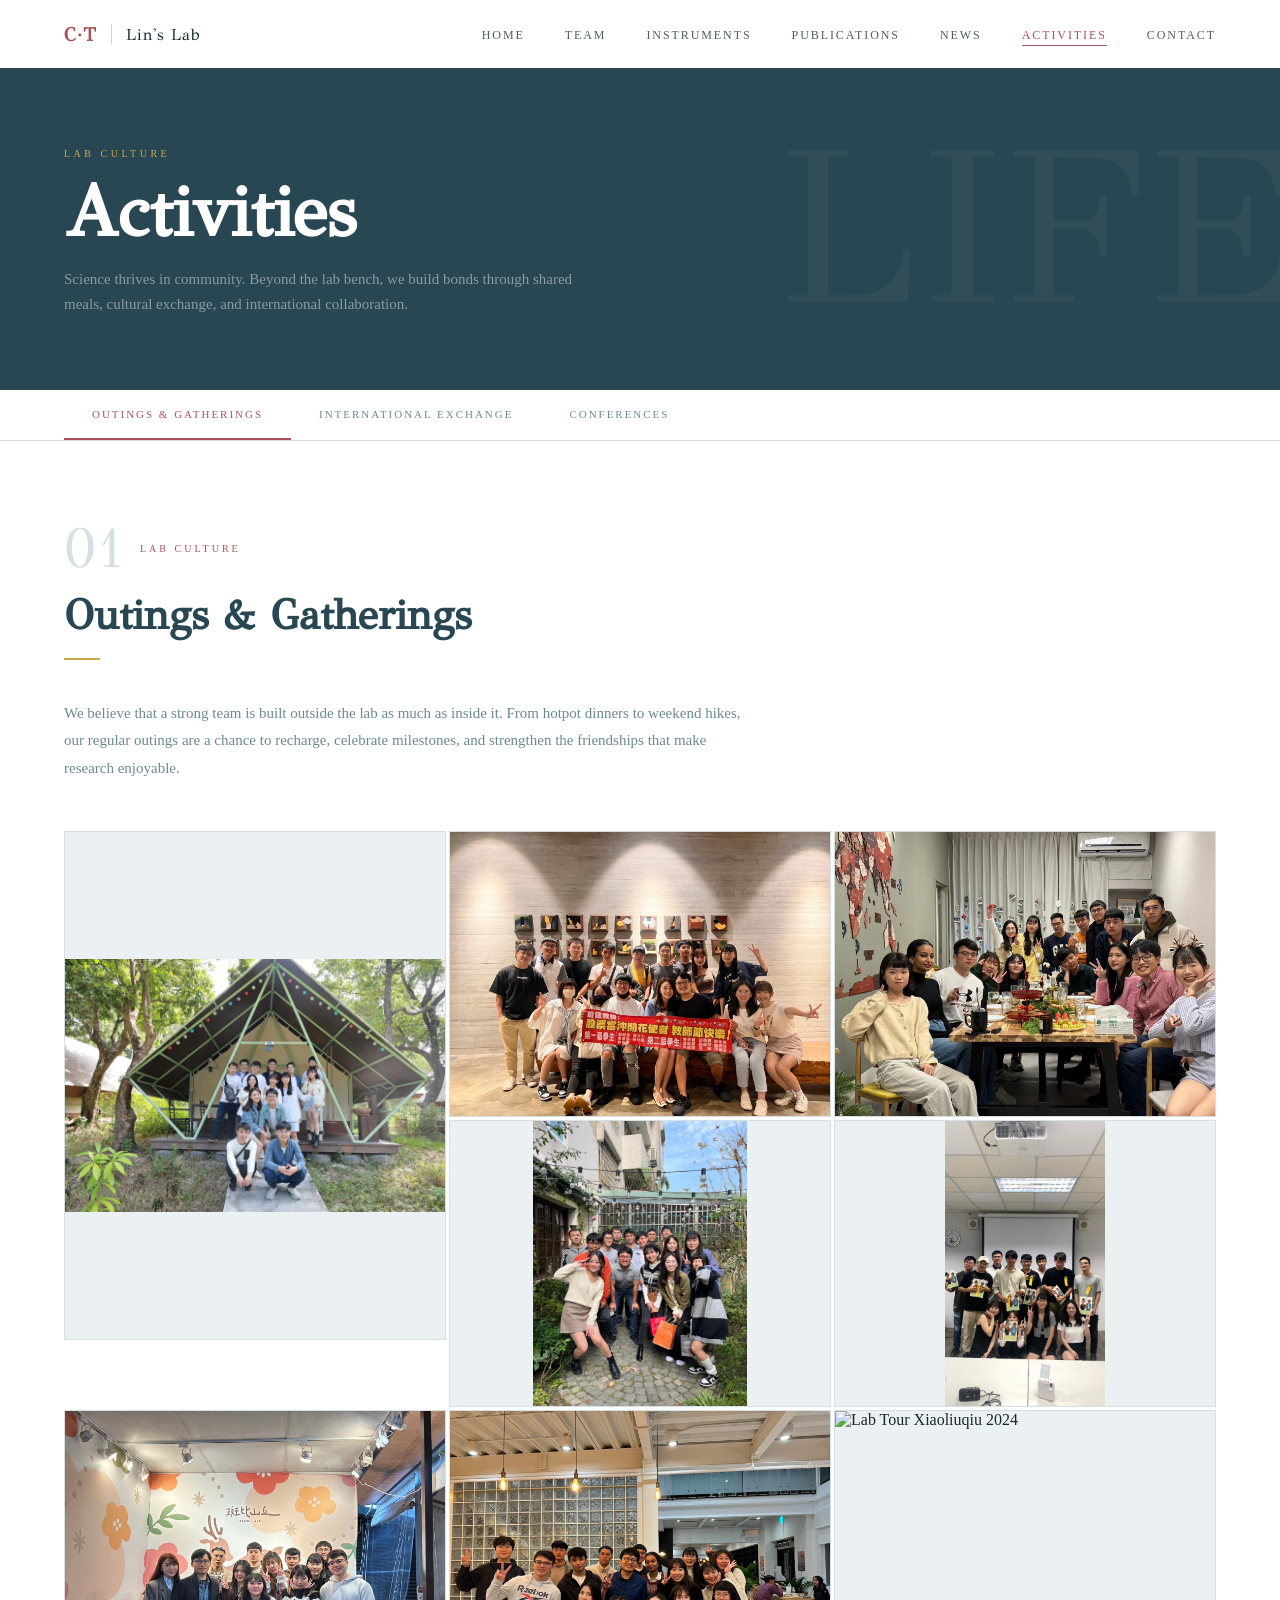
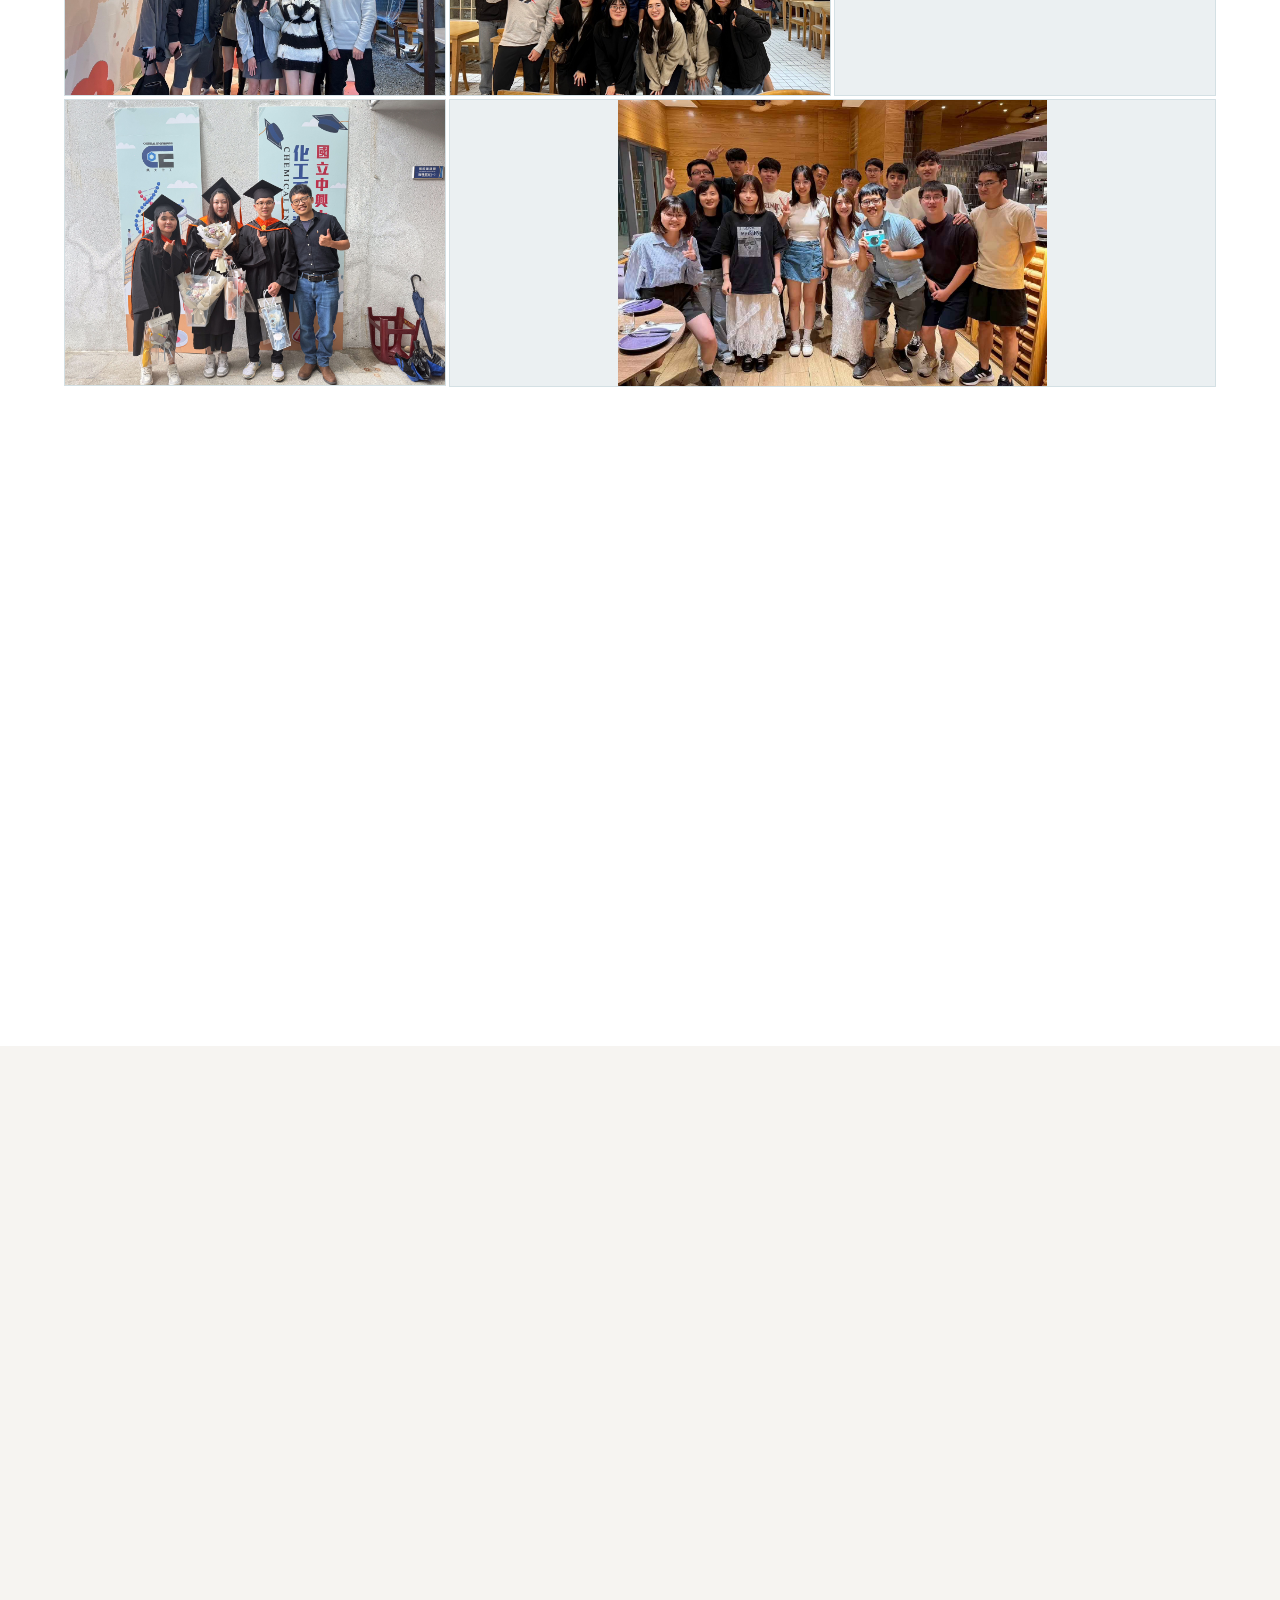
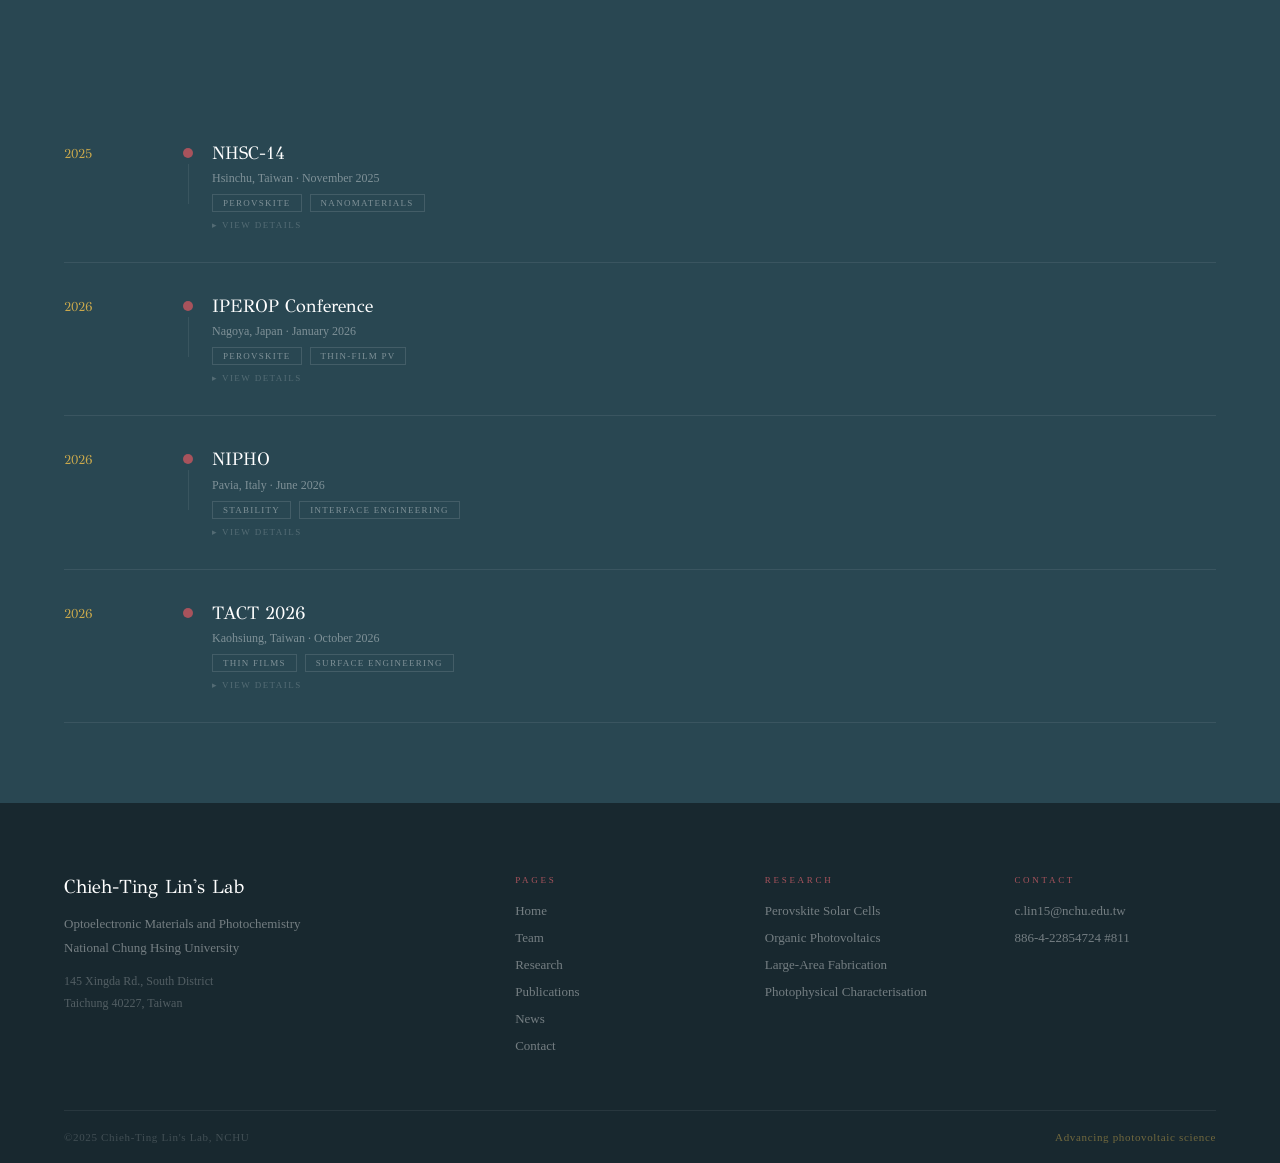
==== commit 83baad3f: "update 2026 Teacher Day and 2026TACT" ====
--- a/activities.html
+++ b/activities.html
@@ -603,6 +603,10 @@
       <div class="gallery-cell reveal stagger-3" onclick="openPhoto('Graduation Ceremony 2026', 'assets/activity/202605Graduation%20ceremony.jpg')">
         <img src="assets/activity/202605Graduation%20ceremony.jpg" alt="Graduation Ceremony 2026" style="width:100%;height:100%;object-fit:cover;">
         <div class="gallery-caption">Graduation Ceremony · 2026/05</div>
+      </div>
+      <div class="gallery-cell reveal stagger-1" onclick="openPhoto('Teachers Day 2026', 'assets/activity/2026TeacherDay.jpg')">
+        <img src="assets/activity/2026TeacherDay.jpg" alt="Teachers Day 2026" style="width:100%;height:100%;object-fit:cover;">
+        <div class="gallery-caption">Teachers' Day · 2026/10</div>
       </div>
 
     </div>
@@ -799,6 +803,19 @@
           <div class="conf-tags">
             <span class="conf-tag">Stability</span>
             <span class="conf-tag">Interface Engineering</span>
+          </div>
+          <div class="conf-detail-hint">▸ View Details</div>
+        </div>
+      </div>
+      <div class="conf-item reveal stagger-6" onclick="openConf('icget-tw-2026')">
+        <div class="conf-year">2026</div>
+        <div class="conf-dot-col"><div class="conf-dot"></div><div class="conf-line"></div></div>
+        <div>
+          <div class="conf-title">TACT 2026</div>
+          <div class="conf-meta">Kaohsiung, Taiwan · October 2026</div>
+          <div class="conf-tags">
+            <span class="conf-tag">Thin Films</span>
+            <span class="conf-tag">Surface Engineering</span>
           </div>
           <div class="conf-detail-hint">▸ View Details</div>
         </div>
@@ -1019,6 +1036,15 @@
     tags: ['Stability', 'Interface Engineering'],
     photos: ['assets/seminar/202606PAVIA.jpg'],
     desc: 'Pavia conference focused on perovskite solar cell durability, upscaling, and lead-free device solutions.'
+  },
+  {
+    id: 'icget-tw-2026',
+    year: '2026/10',
+    title: 'TACT 2026',
+    meta: 'Kaohsiung, Taiwan · October 2026',
+    tags: ['Thin Films', 'Surface Engineering'],
+    photos: ['assets/seminar/2026 ICGET-Tw.jpg'],
+    desc: 'Kaohsiung conference on coating and surface engineering, spanning advanced materials, micro/nanostructures, and precision processing for semiconductor, optoelectronic, and energy technologies.'
   }
 ];
 
--- a/mobile.css
+++ b/mobile.css
@@ -89,16 +89,32 @@
   .footer-bottom { flex-direction: column; gap: 8px; text-align: center; }
 
   /* ════════════════════════════════════════════
-     INDEX
+     INDEX — HERO
   ════════════════════════════════════════════ */
-  .hero-content { padding: 0 20px !important; padding-top: 96px !important; }
-  .crystal-legend { display: none; }
+  .hero-row {
+    flex-direction: column !important;
+    padding: 82px 20px 36px !important;
+    gap: 20px !important;
+    align-items: flex-start !important;
+  }
+  .hero-content {
+    width: 100% !important;
+    padding: 0 !important;
+  }
+  .hero-scene {
+    width: 100% !important;
+    height: 280px !important;
+    min-width: 0 !important;
+    flex: none !important;
+  }
+  .hero-ctas { flex-direction: column; gap: 12px; }
   .scroll-cue { display: none; }
-  .hero-ctas { flex-direction: column; gap: 12px; }
 
-  .fos-section { padding: 56px 20px !important; }
-  .fos-panels { grid-template-columns: 1fr !important; }
-  .fos-text { padding: 28px 24px 32px; }
+  /* ════════════════════════════════════════════
+     INDEX — FIELD OF STUDY
+  ════════════════════════════════════════════ */
+  .fos-section { padding: 48px 20px !important; }
+  .fos-graph { min-height: 200px; }
 
   .about-section { padding: 0 20px !important; }
   .about-intro-row { grid-template-columns: 1fr !important; gap: 28px; padding: 48px 0 36px; }
@@ -174,4 +190,8 @@
   .modal-spec-grid { grid-template-columns: 1fr !important; }
   .pub-year-label { font-size: 26px; }
   .page-hero-title { font-size: 38px !important; }
+
+  /* Hero — small phones */
+  .hero-row { padding: 76px 16px 28px !important; }
+  .hero-scene { height: 240px !important; }
 }
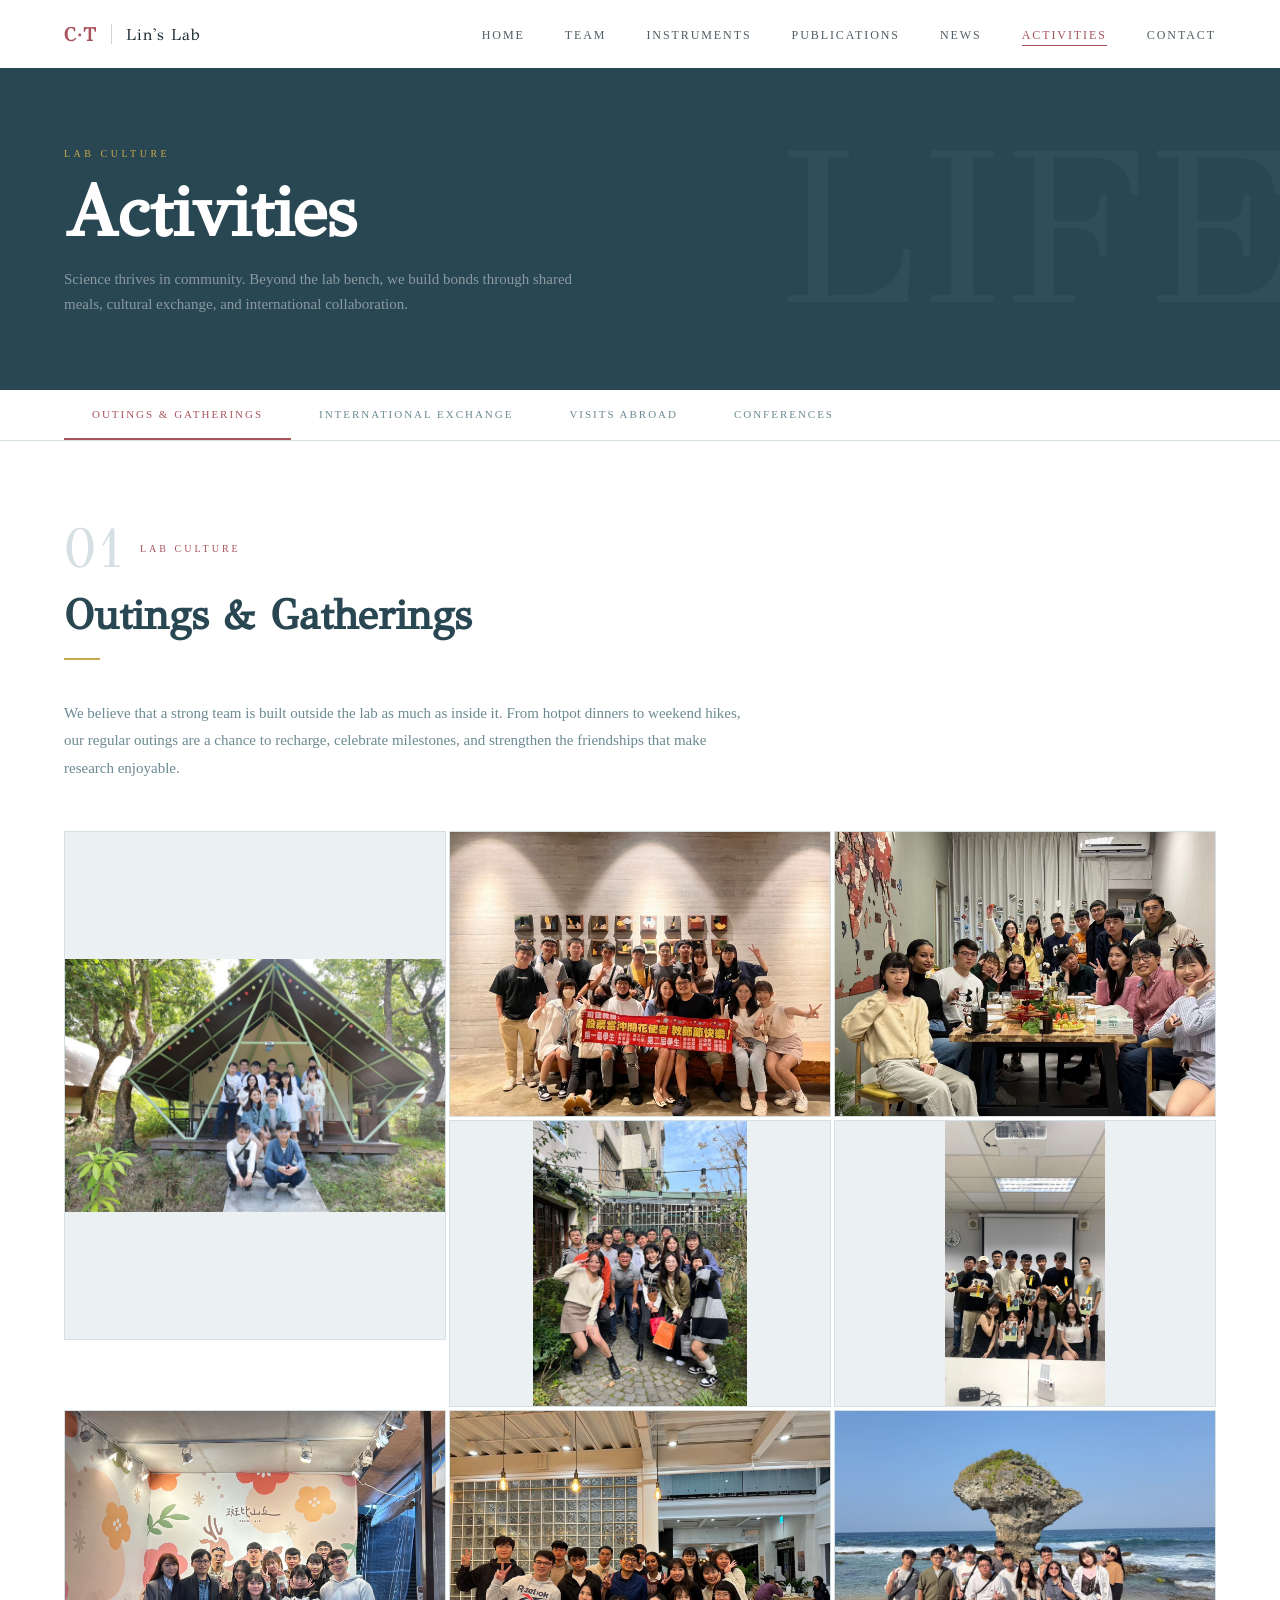
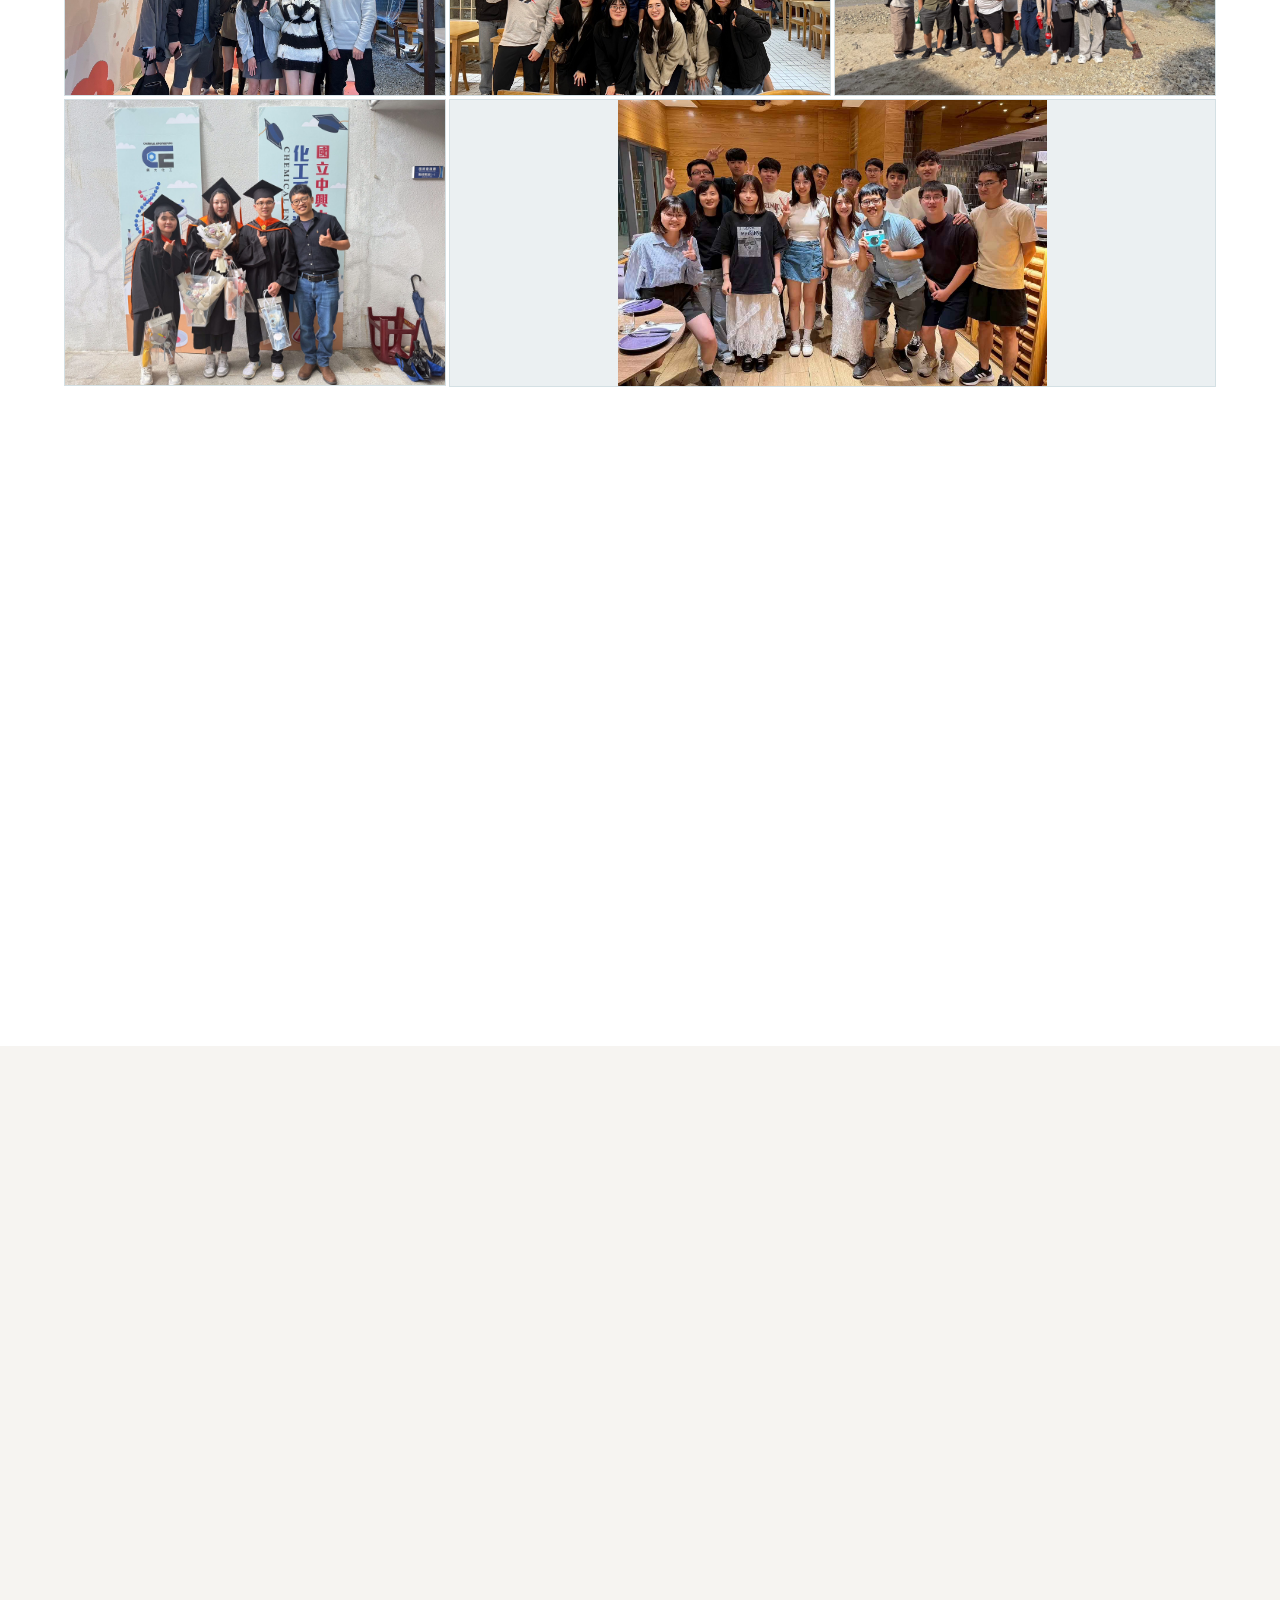
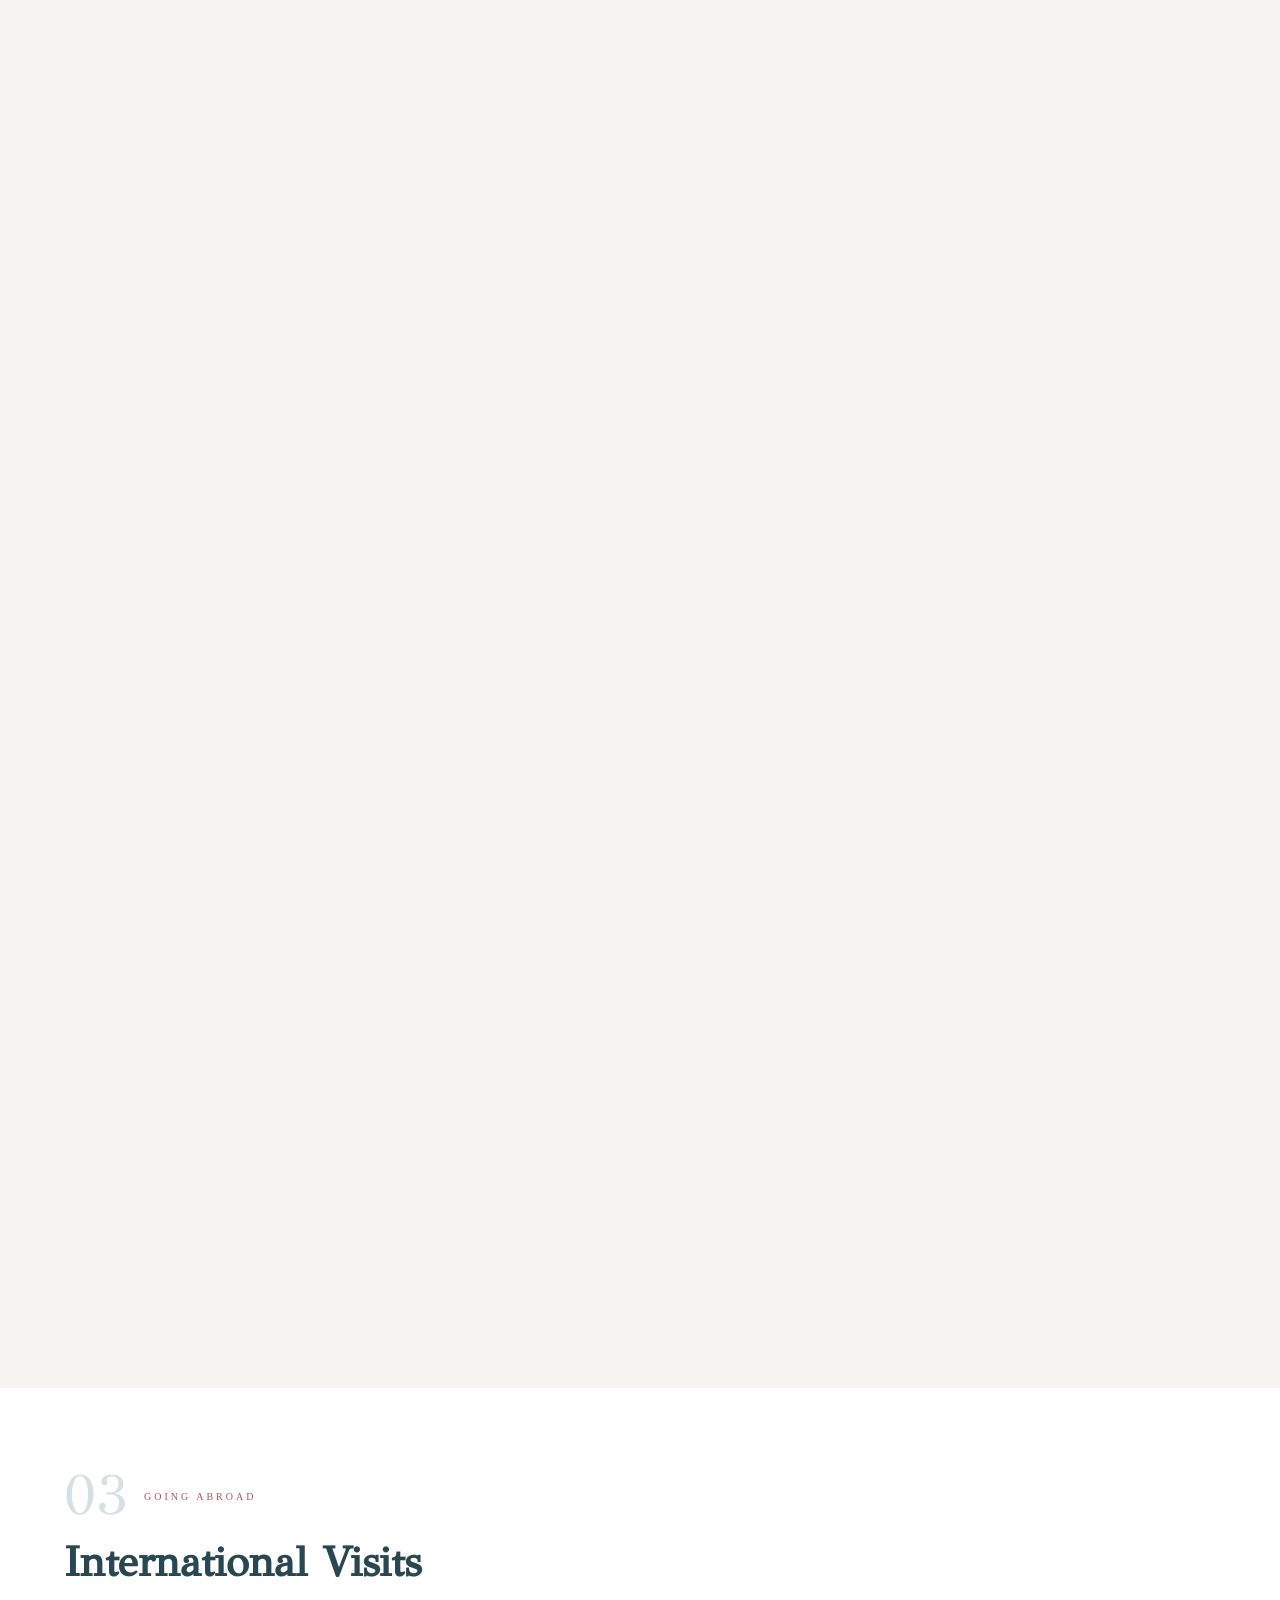
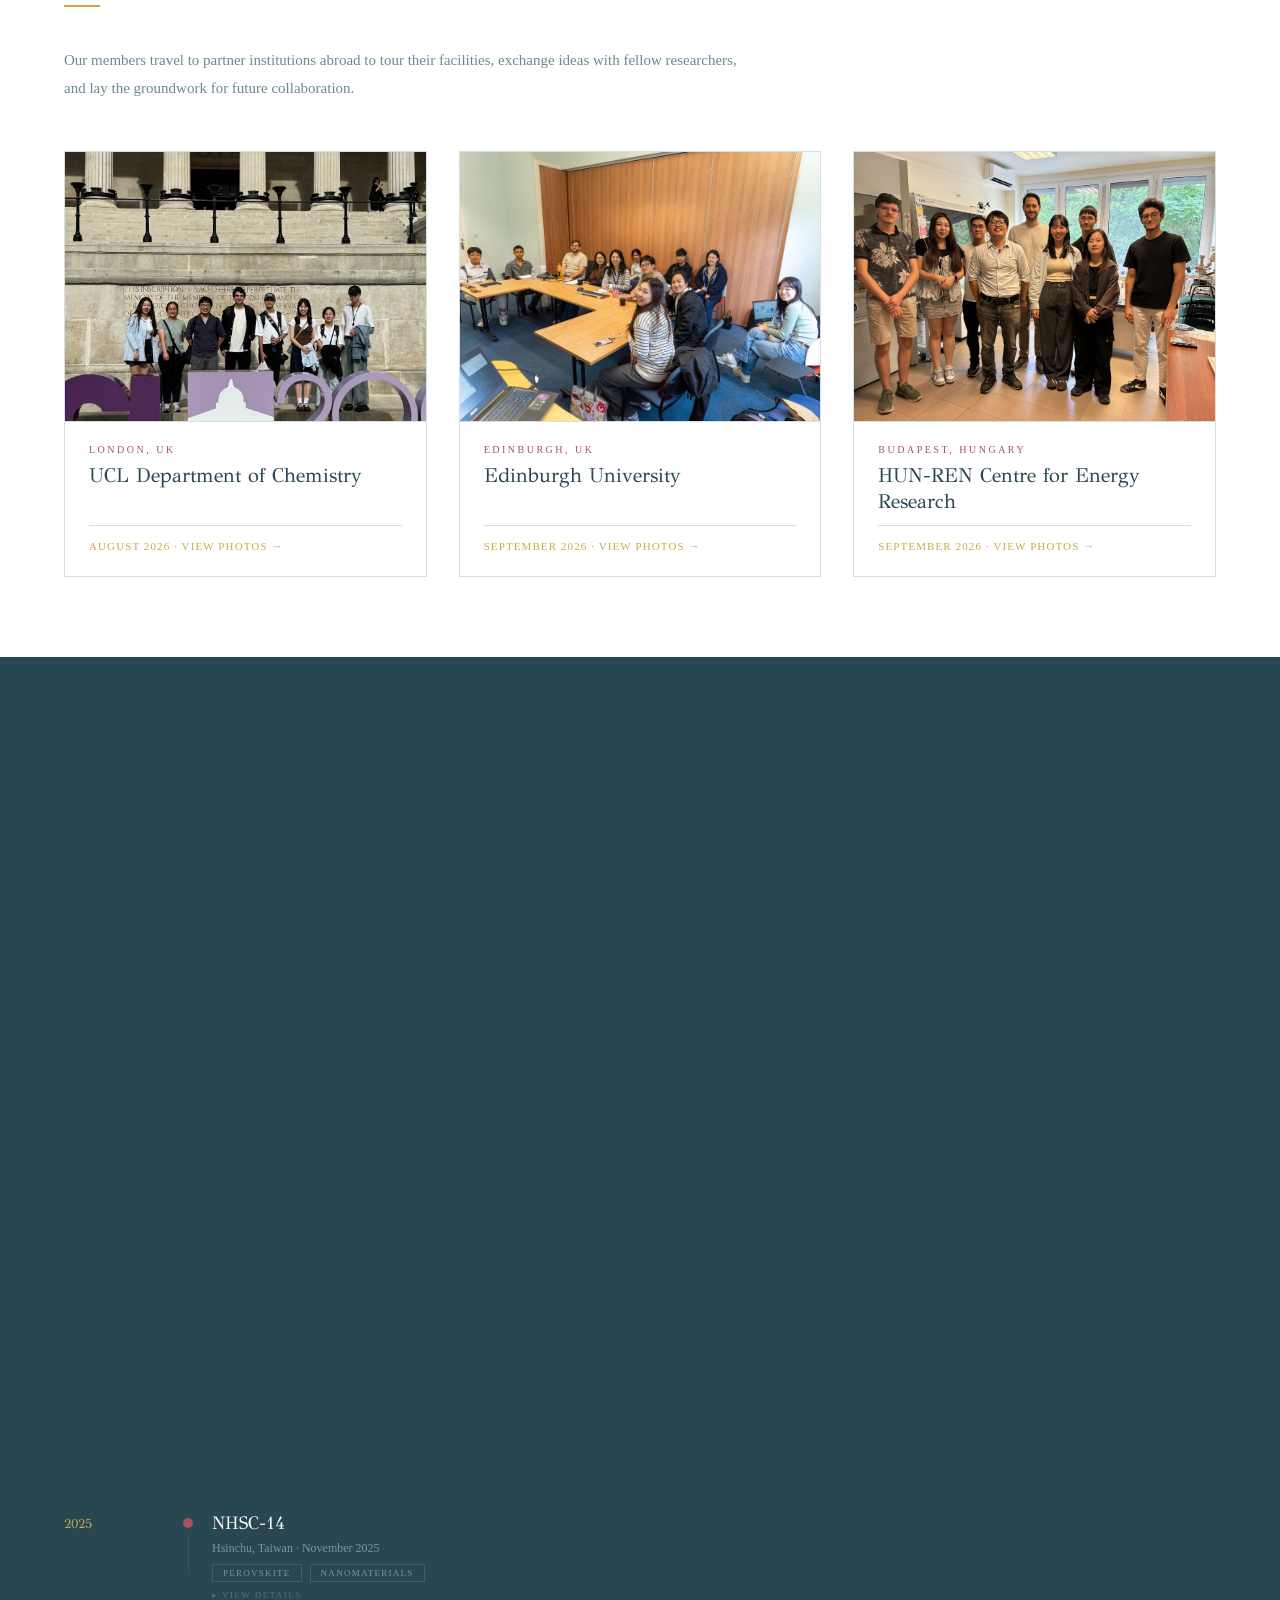
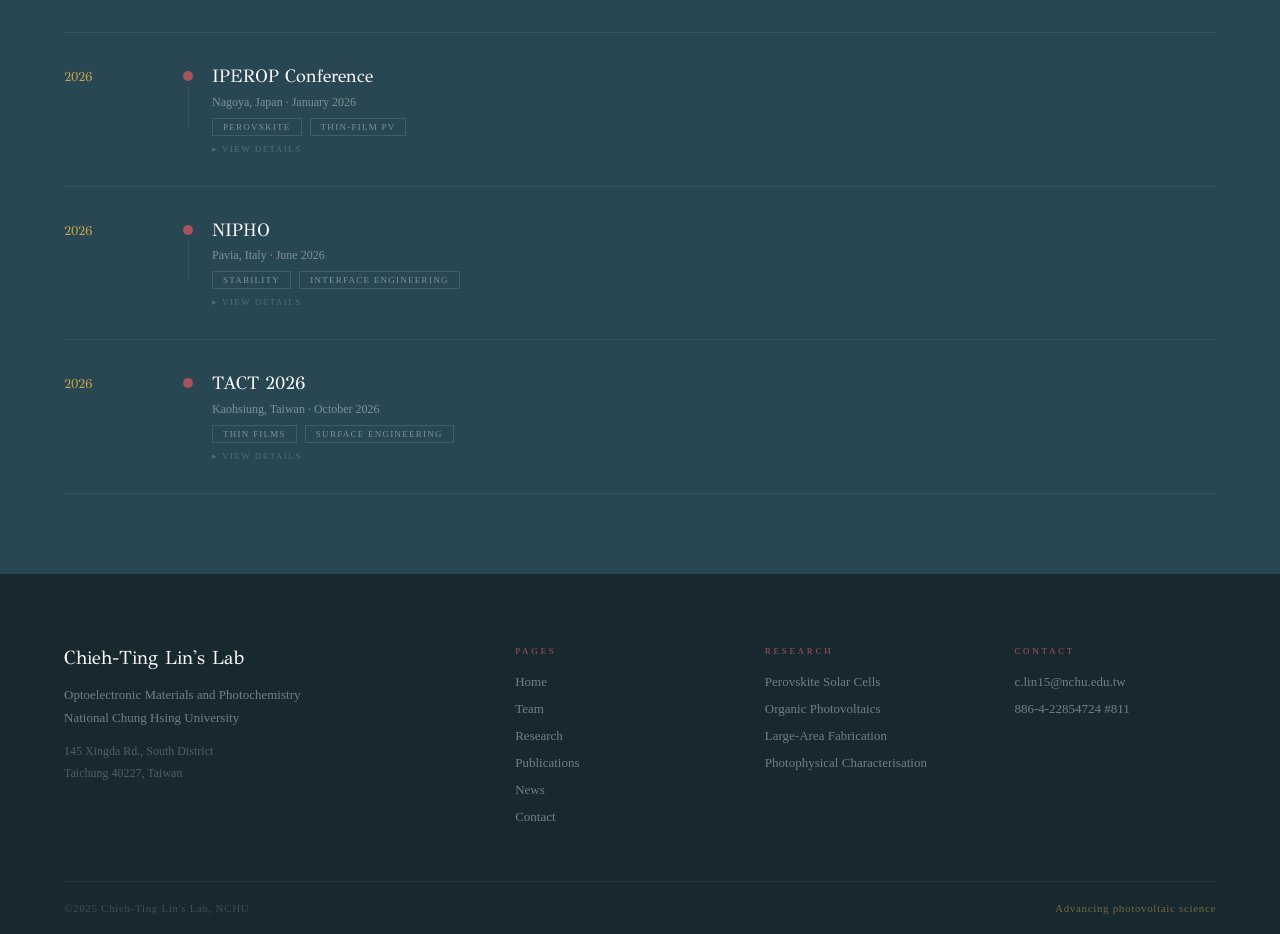
==== commit 38184bad: "update 6th master student and international student exchange: Liza" ====
--- a/activities.html
+++ b/activities.html
@@ -366,6 +366,41 @@
   letter-spacing:.1em;text-transform:uppercase;
 }
 
+/* International visit cards */
+.visit-grid{
+  display:grid;grid-template-columns:repeat(3,1fr);gap:32px;
+}
+.visit-card{
+  background:var(--white);border:1px solid var(--border);
+  display:flex;flex-direction:column;overflow:hidden;
+  transition:transform .3s,box-shadow .3s;
+}
+.visit-card:hover{
+  transform:translateY(-4px);
+  box-shadow:0 16px 40px rgba(41,71,82,.1);
+}
+.visit-photo{
+  aspect-ratio:4/3;background:var(--light);
+  border-bottom:1px solid var(--border);
+  display:flex;flex-direction:column;align-items:center;justify-content:center;gap:8px;
+  overflow:hidden;
+}
+.visit-photo img{width:100%;height:100%;object-fit:cover;}
+.visit-body{padding:22px 24px 24px;display:flex;flex-direction:column;flex:1;}
+.visit-place{
+  font-size:10px;letter-spacing:.25em;text-transform:uppercase;
+  color:var(--rose);margin-bottom:8px;
+}
+.visit-name{
+  font-family:var(--font-d);font-size:20px;
+  color:var(--teal);line-height:1.3;margin-bottom:10px;
+}
+.visit-card{cursor:pointer;}
+.visit-date{
+  margin-top:auto;padding-top:14px;border-top:1px solid var(--border);
+  font-size:11px;letter-spacing:.1em;text-transform:uppercase;color:var(--tuscany);
+}
+
 /* ── GALLERY CAPTION OVERLAY ───────────────── */
 .gallery-caption{
   position:absolute;bottom:0;left:0;right:0;z-index:2;
@@ -464,6 +499,8 @@
 .exch-photos{display:grid;gap:3px;}
 .exch-photos.count-2{grid-template-columns:1fr 1fr;}
 .exch-photos.count-3{grid-template-columns:1fr 1fr 1fr;}
+.exch-photos.count-4{grid-template-columns:1fr 1fr;}
+.exch-photos.count-5,.exch-photos.count-6{grid-template-columns:1fr 1fr 1fr;}
 .exch-photos img{width:100%;aspect-ratio:4/3;object-fit:cover;display:block;}
 .exch-info{padding:20px 24px 24px;}
 .exch-modal-date{font-size:10px;letter-spacing:.22em;text-transform:uppercase;color:var(--rose);margin-bottom:6px;}
@@ -524,6 +561,7 @@
   <div class="act-nav-inner">
     <a class="act-nav-tab on" href="#outings">Outings &amp; Gatherings</a>
     <a class="act-nav-tab" href="#exchange">International Exchange</a>
+    <a class="act-nav-tab" href="#visits">Visits Abroad</a>
     <a class="act-nav-tab" href="#conferences">Conferences</a>
   </div>
 </nav>
@@ -548,64 +586,64 @@
 
     <div class="gallery-masonry">
 
-      <div class="gallery-cell tall reveal stagger-1" onclick="openPhoto('Freshers Camp 2022', 'assets/activity/202208Freshers%27%20camp.jpg')">
-        <img src="assets/activity/202208Freshers%27%20camp.jpg" alt="Freshers Camp 2022" style="width:100%;height:100%;object-fit:cover;">
+      <div class="gallery-cell tall reveal stagger-1" onclick="openPhoto('Freshers Camp 2022', 'assets/Outings%20%26%20Gatherings/202208Freshers%27%20camp.jpg')">
+        <img src="assets/Outings%20%26%20Gatherings/202208Freshers%27%20camp.jpg" alt="Freshers Camp 2022" style="width:100%;height:100%;object-fit:cover;">
         <div class="gallery-caption">Freshers Camp · 2022/08</div>
       </div>
-      <div class="gallery-cell reveal stagger-2" onclick="openPhoto('Teachers Day 2022', 'assets/activity/202209TeachersDay.jpg')">
-        <img src="assets/activity/202209TeachersDay.jpg" alt="Teachers Day 2022" style="width:100%;height:100%;object-fit:cover;">
+      <div class="gallery-cell reveal stagger-2" onclick="openPhoto('Teachers Day 2022', 'assets/Outings%20%26%20Gatherings/202209TeachersDay.jpg')">
+        <img src="assets/Outings%20%26%20Gatherings/202209TeachersDay.jpg" alt="Teachers Day 2022" style="width:100%;height:100%;object-fit:cover;">
         <div class="gallery-caption">Teachers' Day · 2022/09</div>
       </div>
-      <div class="gallery-cell reveal stagger-3" onclick="openPhoto('Christmas Day 2022', 'assets/activity/202212ChrismasDay.jpg')">
-        <img src="assets/activity/202212ChrismasDay.jpg" alt="Christmas Day 2022" style="width:100%;height:100%;object-fit:cover;">
+      <div class="gallery-cell reveal stagger-3" onclick="openPhoto('Christmas Day 2022', 'assets/Outings%20%26%20Gatherings/202212ChrismasDay.jpg')">
+        <img src="assets/Outings%20%26%20Gatherings/202212ChrismasDay.jpg" alt="Christmas Day 2022" style="width:100%;height:100%;object-fit:cover;">
         <div class="gallery-caption">Christmas Day · 2022/12</div>
       </div>
 
-      <div class="gallery-cell reveal stagger-2" onclick="openPhoto('Spring Banquet 2023', 'assets/activity/2023Spring%20Banquet.jpg')">
-        <img src="assets/activity/2023Spring%20Banquet.jpg" alt="Spring Banquet 2023" style="width:100%;height:100%;object-fit:cover;">
+      <div class="gallery-cell reveal stagger-2" onclick="openPhoto('Spring Banquet 2023', 'assets/Outings%20%26%20Gatherings/2023Spring%20Banquet.jpg')">
+        <img src="assets/Outings%20%26%20Gatherings/2023Spring%20Banquet.jpg" alt="Spring Banquet 2023" style="width:100%;height:100%;object-fit:cover;">
         <div class="gallery-caption">Spring Banquet · 2023</div>
       </div>
-      <div class="gallery-cell reveal stagger-3" onclick="openPhoto('Farewell Party 2023', 'assets/activity/202307farewell.jpg')">
-        <img src="assets/activity/202307farewell.jpg" alt="Farewell Party 2023" style="width:100%;height:100%;object-fit:cover;">
+      <div class="gallery-cell reveal stagger-3" onclick="openPhoto('Farewell Party 2023', 'assets/Outings%20%26%20Gatherings/202307farewell.jpg')">
+        <img src="assets/Outings%20%26%20Gatherings/202307farewell.jpg" alt="Farewell Party 2023" style="width:100%;height:100%;object-fit:cover;">
         <div class="gallery-caption">Farewell Party · 2023/07</div>
       </div>
 
-      <div class="gallery-cell reveal stagger-1" onclick="openPhoto('Welcome Tour — Yilan 2023', 'assets/activity/2023Yilan.jpg')">
-        <img src="assets/activity/2023Yilan.jpg" alt="Welcome Tour Yilan 2023" style="width:100%;height:100%;object-fit:cover;">
+      <div class="gallery-cell reveal stagger-1" onclick="openPhoto('Welcome Tour — Yilan 2023', 'assets/Outings%20%26%20Gatherings/2023Yilan.jpg')">
+        <img src="assets/Outings%20%26%20Gatherings/2023Yilan.jpg" alt="Welcome Tour Yilan 2023" style="width:100%;height:100%;object-fit:cover;">
         <div class="gallery-caption">Welcome Tour — Yilan · 2023/12</div>
       </div>
-      <div class="gallery-cell reveal stagger-2" onclick="openPhoto('Year-End Banquet 2024', 'assets/activity/2024Year-edn%20banquet.jpg')">
-        <img src="assets/activity/2024Year-edn%20banquet.jpg" alt="Year-End Banquet 2024" style="width:100%;height:100%;object-fit:cover;">
+      <div class="gallery-cell reveal stagger-2" onclick="openPhoto('Year-End Banquet 2024', 'assets/Outings%20%26%20Gatherings/2024Year-edn%20banquet.jpg')">
+        <img src="assets/Outings%20%26%20Gatherings/2024Year-edn%20banquet.jpg" alt="Year-End Banquet 2024" style="width:100%;height:100%;object-fit:cover;">
         <div class="gallery-caption">Year-End Banquet · 2024/08</div>
       </div>
-      <div class="gallery-cell reveal stagger-3" onclick="openPhoto('Lab Tour — Xiaoliuqiu 2024', 'assets/activity/202411LabTourXiaoliuqiu.jpg')">
-        <img src="assets/activity/202411LabTourXiaoliuqiu.jpg" alt="Lab Tour Xiaoliuqiu 2024" style="width:100%;height:100%;object-fit:cover;">
+      <div class="gallery-cell reveal stagger-3" onclick="openPhoto('Lab Tour — Xiaoliuqiu 2024', 'assets/Outings%20%26%20Gatherings/202411LabTourXiaoliuqiu.jpg')">
+        <img src="assets/Outings%20%26%20Gatherings/202411LabTourXiaoliuqiu.jpg" alt="Lab Tour Xiaoliuqiu 2024" style="width:100%;height:100%;object-fit:cover;">
         <div class="gallery-caption">Lab Tour — Xiaoliuqiu · 2024/11</div>
       </div>
 
-      <div class="gallery-cell reveal stagger-1" onclick="openPhoto('Graduation Ceremony 2025', 'assets/activity/202505Graduationceremony.jpg')">
-        <img src="assets/activity/202505Graduationceremony.jpg" alt="Graduation Ceremony 2025" style="width:100%;height:100%;object-fit:cover;">
+      <div class="gallery-cell reveal stagger-1" onclick="openPhoto('Graduation Ceremony 2025', 'assets/Outings%20%26%20Gatherings/202505Graduationceremony.jpg')">
+        <img src="assets/Outings%20%26%20Gatherings/202505Graduationceremony.jpg" alt="Graduation Ceremony 2025" style="width:100%;height:100%;object-fit:cover;">
         <div class="gallery-caption">Graduation Ceremony · 2025/05</div>
       </div>
-      <div class="gallery-cell wide reveal stagger-2" onclick="openPhoto('Teachers Day 2025', 'assets/activity/202509Teachers%20Day.jpg')">
-        <img src="assets/activity/202509Teachers%20Day.jpg" alt="Teachers Day 2025" style="width:100%;height:100%;object-fit:cover;">
+      <div class="gallery-cell wide reveal stagger-2" onclick="openPhoto('Teachers Day 2025', 'assets/Outings%20%26%20Gatherings/202509Teachers%20Day.jpg')">
+        <img src="assets/Outings%20%26%20Gatherings/202509Teachers%20Day.jpg" alt="Teachers Day 2025" style="width:100%;height:100%;object-fit:cover;">
         <div class="gallery-caption">Teachers' Day · 2025/09</div>
       </div>
 
-      <div class="gallery-cell reveal stagger-1" onclick="openPhoto('Hsinchu 2025', 'assets/activity/202511Hsinchu.jpg')">
-        <img src="assets/activity/202511Hsinchu.jpg" alt="Hsinchu 2025" style="width:100%;height:100%;object-fit:cover;">
+      <div class="gallery-cell reveal stagger-1" onclick="openPhoto('Hsinchu 2025', 'assets/Outings%20%26%20Gatherings/202511Hsinchu.jpg')">
+        <img src="assets/Outings%20%26%20Gatherings/202511Hsinchu.jpg" alt="Hsinchu 2025" style="width:100%;height:100%;object-fit:cover;">
         <div class="gallery-caption">Hsinchu · 2025/11</div>
       </div>
-      <div class="gallery-cell reveal stagger-2" onclick="openPhoto('Lab Tour — Tainan 2025', 'assets/activity/202512Lab%20Tour-Tainan.jpg')">
-        <img src="assets/activity/202512Lab%20Tour-Tainan.jpg" alt="Lab Tour Tainan 2025" style="width:100%;height:100%;object-fit:cover;">
+      <div class="gallery-cell reveal stagger-2" onclick="openPhoto('Lab Tour — Tainan 2025', 'assets/Outings%20%26%20Gatherings/202512Lab%20Tour-Tainan.jpg')">
+        <img src="assets/Outings%20%26%20Gatherings/202512Lab%20Tour-Tainan.jpg" alt="Lab Tour Tainan 2025" style="width:100%;height:100%;object-fit:cover;">
         <div class="gallery-caption">Lab Tour — Tainan · 2025/12</div>
       </div>
-      <div class="gallery-cell reveal stagger-3" onclick="openPhoto('Graduation Ceremony 2026', 'assets/activity/202605Graduation%20ceremony.jpg')">
-        <img src="assets/activity/202605Graduation%20ceremony.jpg" alt="Graduation Ceremony 2026" style="width:100%;height:100%;object-fit:cover;">
+      <div class="gallery-cell reveal stagger-3" onclick="openPhoto('Graduation Ceremony 2026', 'assets/Outings%20%26%20Gatherings/202605Graduation%20ceremony.jpg')">
+        <img src="assets/Outings%20%26%20Gatherings/202605Graduation%20ceremony.jpg" alt="Graduation Ceremony 2026" style="width:100%;height:100%;object-fit:cover;">
         <div class="gallery-caption">Graduation Ceremony · 2026/05</div>
       </div>
-      <div class="gallery-cell reveal stagger-1" onclick="openPhoto('Teachers Day 2026', 'assets/activity/2026TeacherDay.jpg')">
-        <img src="assets/activity/2026TeacherDay.jpg" alt="Teachers Day 2026" style="width:100%;height:100%;object-fit:cover;">
+      <div class="gallery-cell reveal stagger-1" onclick="openPhoto('Teachers Day 2026', 'assets/Outings%20%26%20Gatherings/2026TeacherDay.jpg')">
+        <img src="assets/Outings%20%26%20Gatherings/2026TeacherDay.jpg" alt="Teachers Day 2026" style="width:100%;height:100%;object-fit:cover;">
         <div class="gallery-caption">Teachers' Day · 2026/10</div>
       </div>
 
@@ -634,7 +672,7 @@
 
       <div class="exchange-card reveal stagger-1" onclick="openExch('eva-2023')">
         <div class="exchange-ph" style="padding:0;overflow:hidden;">
-          <img src="assets/exchange/eva_1.jpg" alt="Eva" style="width:100%;height:100%;object-fit:cover;">
+          <img src="assets/International%20Student%20Exchange/eva_1.jpg" alt="Eva" style="width:100%;height:100%;object-fit:cover;">
         </div>
         <div class="exchange-body">
           <div class="exchange-title">Eva</div>
@@ -645,7 +683,7 @@
 
       <div class="exchange-card reveal stagger-2" onclick="openExch('esra-kevin-2024')">
         <div class="exchange-ph" style="padding:0;overflow:hidden;">
-          <img src="assets/exchange/esra_1.jpg" alt="Esra & Kevin" style="width:100%;height:100%;object-fit:cover;">
+          <img src="assets/International%20Student%20Exchange/esra_1.jpg" alt="Esra & Kevin" style="width:100%;height:100%;object-fit:cover;">
         </div>
         <div class="exchange-body">
           <div class="exchange-title">Esra &amp; Kevin</div>
@@ -656,12 +694,24 @@
 
       <div class="exchange-card reveal stagger-3" onclick="openExch('raul-son-2025')">
         <div class="exchange-ph" style="padding:0;overflow:hidden;">
-          <img src="assets/exchange/son_1.jpg" alt="Raúl & Son" style="width:100%;height:100%;object-fit:cover;">
+          <img src="assets/International%20Student%20Exchange/son_1.jpg" alt="Raúl & Son" style="width:100%;height:100%;object-fit:cover;">
         </div>
         <div class="exchange-body">
           <div class="exchange-title">Raúl &amp; Son</div>
           <p class="exchange-desc">International visiting researchers joining the lab for collaborative projects in perovskite and large-area photovoltaic research.</p>
           <div class="exchange-meta">July 2025 · View Photos →</div>
+        </div>
+      </div>
+
+      <!-- TODO: 補上 Liza 來訪的年月（卡片 exchange-meta 與 EXCH_DATA 的 date） -->
+      <div class="exchange-card reveal stagger-4" onclick="openExch('liza')">
+        <div class="exchange-ph" style="padding:0;overflow:hidden;">
+          <img src="assets/International%20Student%20Exchange/liza.jpg" alt="Liza" style="width:100%;height:100%;object-fit:cover;">
+        </div>
+        <div class="exchange-body">
+          <div class="exchange-title">Liza</div>
+          <p class="exchange-desc">Visiting researcher from HUN-REN Centre for Energy Research, Budapest, Hungary.</p>
+          <div class="exchange-meta">View Photos →</div>
         </div>
       </div>
 
@@ -711,11 +761,67 @@
   </div>
 </div>
 
-<!-- ③ Conferences -->
+<!-- ③ International Visits -->
+<div class="act-section" id="visits">
+  <div class="act-inner">
+    <div class="act-eyebrow reveal">
+      <span class="act-num">03</span>
+      <div>
+        <div class="act-label">Going Abroad</div>
+      </div>
+    </div>
+    <h2 class="act-title reveal">International Visits</h2>
+    <div class="act-rule reveal"></div>
+    <p class="act-intro reveal">
+      Our members travel to partner institutions abroad to tour their facilities,
+      exchange ideas with fellow researchers, and lay the groundwork for future
+      collaboration.
+    </p>
+
+    <div class="visit-grid">
+
+      <div class="visit-card reveal stagger-1" onclick="openExch('ucl-2026')">
+        <div class="visit-photo">
+          <img src="assets/International%20Visits/2026-08-University%20College%20London/封面_S__51986442(1).jpg" alt="UCL Department of Chemistry">
+        </div>
+        <div class="visit-body">
+          <div class="visit-place">London, UK</div>
+          <div class="visit-name">UCL Department of Chemistry</div>
+          <div class="visit-date">August 2026 · View Photos →</div>
+        </div>
+      </div>
+
+      <div class="visit-card reveal stagger-2" onclick="openExch('edinburgh-2026')">
+        <div class="visit-photo">
+          <img src="assets/International%20Visits/2026-09-Edinburgh%20University/封面_ARW5233.jpg" alt="Edinburgh University">
+        </div>
+        <div class="visit-body">
+          <div class="visit-place">Edinburgh, UK</div>
+          <div class="visit-name">Edinburgh University</div>
+          <div class="visit-date">September 2026 · View Photos →</div>
+        </div>
+      </div>
+
+      <div class="visit-card reveal stagger-3" onclick="openExch('hunren-2026')">
+        <div class="visit-photo">
+          <img src="assets/International%20Visits/2026-09-HUN-REN%20Centre%20for%20Energy%20Research/封面_IMG_4217.JPEG" alt="HUN-REN Centre for Energy Research">
+        </div>
+        <div class="visit-body">
+          <div class="visit-place">Budapest, Hungary</div>
+          <div class="visit-name">HUN-REN Centre for Energy Research</div>
+          <div class="visit-date">September 2026 · View Photos →</div>
+        </div>
+      </div>
+
+    </div>
+  </div>
+</div>
+
+<!-- ④ Conferences -->
 <div class="act-section dark" id="conferences">
   <div class="act-inner">
     <div class="act-eyebrow reveal">
-      <span class="act-num" style="color:rgba(255,255,255,.08)">03</span>
+      <span class="act-num" style="color:rgba(255,255,255,.08)">04</span>
       <div>
         <div class="act-label" style="color:var(--tuscany)">International Presence</div>
       </div>
@@ -870,7 +976,7 @@
 <script>
 // Sticky tab highlight on scroll
 const tabs = document.querySelectorAll('.act-nav-tab');
-const sects = ['outings','exchange','conferences'].map(id=>document.getElementById(id));
+const sects = ['outings','exchange','visits','conferences'].map(id=>document.getElementById(id));
 window.addEventListener('scroll',()=>{
   let cur = 0;
   sects.forEach((s,i)=>{ if(window.scrollY >= s.offsetTop-120) cur=i; });
@@ -989,7 +1095,7 @@
     title: 'HOPV Conference — 15th Edition',
     meta: 'London, UK · June 2023',
     tags: ['Perovskite', 'Organic PV'],
-    photos: ['assets/seminar/202306LONDON.jpg'],
+    photos: ['assets/Conferences%20%26%20Symposia/202306LONDON.jpg'],
     desc: '15th edition in London; covered hybrid/organic solar cells, stability, device modelling, and PV scale-up.'
   },
   {
@@ -998,7 +1104,7 @@
     title: 'IPEROP Conference',
     meta: 'Tokyo, Japan · January 2024',
     tags: ['Perovskite', 'Optoelectronics'],
-    photos: ['assets/seminar/202401TOKYO_1.jpg', 'assets/seminar/202401TOKYO_2.jpg'],
+    photos: ['assets/Conferences%20%26%20Symposia/202401TOKYO_1.jpg', 'assets/Conferences%20%26%20Symposia/202401TOKYO_2.jpg'],
     desc: 'Asia-Pacific forum in Tokyo on hybrid PV fabrication, LED, lasers, and nanophotonics.'
   },
   {
@@ -1007,7 +1113,7 @@
     title: 'ICPST',
     meta: 'Chiba, Japan · June 2024',
     tags: ['Photopolymer', 'Lithography'],
-    photos: ['assets/seminar/202406CHIBA.jpg'],
+    photos: ['assets/Conferences%20%26%20Symposia/202406CHIBA.jpg'],
     desc: 'Chiba conference on photopolymer materials, advanced lithography, nanotechnology, and AI-driven manufacturing.'
   },
   {
@@ -1016,7 +1122,7 @@
     title: 'NHSC-14',
     meta: 'Hsinchu, Taiwan · November 2025',
     tags: ['Perovskite', 'Nanomaterials'],
-    photos: ['assets/seminar/202511NHSC-14.jpg'],
+    photos: ['assets/Conferences%20%26%20Symposia/202511NHSC-14.jpg'],
     desc: 'Taiwan-hosted meeting covering perovskite/organic solar cells, hydrogen production, and CO₂ photocatalysis.'
   },
   {
@@ -1025,7 +1131,7 @@
     title: 'IPEROP Conference',
     meta: 'Nagoya, Japan · January 2026',
     tags: ['Perovskite', 'Thin-film PV'],
-    photos: ['assets/seminar/202601NAGOYA.jpg'],
+    photos: ['assets/Conferences%20%26%20Symposia/202601NAGOYA.jpg'],
     desc: 'Nagoya gathering on hybrid PV fabrication, quantum dot cells, and latest optoelectronic developments.'
   },
   {
@@ -1034,7 +1140,7 @@
     title: 'NIPHO',
     meta: 'Pavia, Italy · June 2026',
     tags: ['Stability', 'Interface Engineering'],
-    photos: ['assets/seminar/202606PAVIA.jpg'],
+    photos: ['assets/Conferences%20%26%20Symposia/202606PAVIA.jpg'],
     desc: 'Pavia conference focused on perovskite solar cell durability, upscaling, and lead-free device solutions.'
   },
   {
@@ -1043,7 +1149,7 @@
     title: 'TACT 2026',
     meta: 'Kaohsiung, Taiwan · October 2026',
     tags: ['Thin Films', 'Surface Engineering'],
-    photos: ['assets/seminar/2026 ICGET-Tw.jpg'],
+    photos: ['assets/Conferences%20%26%20Symposia/2026 ICGET-Tw.jpg'],
     desc: 'Kaohsiung conference on coating and surface engineering, spanning advanced materials, micro/nanostructures, and precision processing for semiconductor, optoelectronic, and energy technologies.'
   }
 ];
@@ -1085,26 +1191,77 @@
     date: 'February 2023',
     name: 'Eva',
     from: 'Imperial College London',
-    photos: ['assets/exchange/eva_1.jpg', 'assets/exchange/eva_2.jpg']
+    photos: ['assets/International%20Student%20Exchange/eva_1.jpg', 'assets/International%20Student%20Exchange/eva_2.jpg']
   },
   {
     id: 'esra-kevin-2024',
     date: 'January 2024',
     name: 'Esra & Kevin',
     from: 'Imperial College London & Kyungpook National University',
-    photos: ['assets/exchange/esra_1.jpg', 'assets/exchange/esra_2.jpg']
+    photos: ['assets/International%20Student%20Exchange/esra_1.jpg', 'assets/International%20Student%20Exchange/esra_2.jpg']
   },
   {
     id: 'raul-son-2025',
     date: 'July 2025',
     name: 'Raúl & Son',
     from: 'International Exchange',
-    photos: ['assets/exchange/son_1.jpg', 'assets/exchange/son_2.jpg', 'assets/exchange/son_3.jpg']
+    photos: ['assets/International%20Student%20Exchange/son_1.jpg', 'assets/International%20Student%20Exchange/son_2.jpg', 'assets/International%20Student%20Exchange/son_3.jpg']
+  },
+  {
+    id: 'liza',
+    date: '',
+    name: 'Liza',
+    from: 'HUN-REN Centre for Energy Research',
+    photos: ['assets/International%20Student%20Exchange/liza.jpg']
   }
 ];
 
+// ── International Visits (shares the exchange modal) ─────────
+const VISIT_DIR = 'assets/International%20Visits/';
+const VISIT_DATA = [
+  {
+    id: 'ucl-2026',
+    date: 'August 2026',
+    name: 'UCL Department of Chemistry',
+    from: 'London, UK',
+    photos: [
+      '2026-08-University%20College%20London/封面_S__51986442(1).jpg',
+      '2026-08-University%20College%20London/_ARW2137.jpg',
+      '2026-08-University%20College%20London/_ARW2143.jpg',
+      '2026-08-University%20College%20London/LINE_ALBUM_Ben%20公室_261101_1.jpg'
+    ].map(p => VISIT_DIR + p)
+  },
+  {
+    id: 'edinburgh-2026',
+    date: 'September 2026',
+    name: 'Edinburgh University',
+    from: 'Edinburgh, UK',
+    photos: [
+      '2026-09-Edinburgh%20University/封面_ARW5233.jpg',
+      '2026-09-Edinburgh%20University/LINE_ALBUM_愛丁堡大學_261101_1.jpg',
+      '2026-09-Edinburgh%20University/LINE_ALBUM_愛丁堡大學_261101_2.jpg',
+      '2026-09-Edinburgh%20University/LINE_ALBUM_愛丁堡大學_261101_3.jpg',
+      '2026-09-Edinburgh%20University/LINE_ALBUM_愛丁堡大學_261101_4.jpg'
+    ].map(p => VISIT_DIR + p)
+  },
+  {
+    id: 'hunren-2026',
+    date: 'September 2026',
+    name: 'HUN-REN Centre for Energy Research',
+    from: 'Budapest, Hungary',
+    photos: [
+      '2026-09-HUN-REN%20Centre%20for%20Energy%20Research/封面_IMG_4217.JPEG',
+      '2026-09-HUN-REN%20Centre%20for%20Energy%20Research/IMG_4163.JPEG',
+      '2026-09-HUN-REN%20Centre%20for%20Energy%20Research/_ARW5728.jpg',
+      '2026-09-HUN-REN%20Centre%20for%20Energy%20Research/_ARW5748.jpg',
+      '2026-09-HUN-REN%20Centre%20for%20Energy%20Research/_ARW5751.jpg',
+      '2026-09-HUN-REN%20Centre%20for%20Energy%20Research/_ARW5757.jpg'
+    ].map(p => VISIT_DIR + p)
+  }
+];
+
 function openExch(id) {
-  const d = EXCH_DATA.find(x => x.id === id);
+  const d = EXCH_DATA.concat(VISIT_DATA).find(x => x.id === id);
   if (!d) return;
   document.getElementById('exchDate').textContent = d.date;
   document.getElementById('exchName').textContent = d.name;
--- a/mobile.css
+++ b/mobile.css
@@ -172,6 +172,10 @@
   .conf-item { grid-template-columns: 64px 32px 1fr !important; padding: 20px 0; }
   .conf-item:hover { margin: 0; padding: 20px 0; }
   .exchange-grid { grid-template-columns: 1fr !important; gap: 20px; }
+  .visit-grid { grid-template-columns: 1fr !important; gap: 20px; }
+  .act-nav { padding: 0 !important; }
+  .act-nav-inner { overflow-x: auto; white-space: nowrap; scrollbar-width: none; }
+  .act-nav-tab { padding: 16px 18px !important; flex-shrink: 0; }
   .act-intro { margin-bottom: 32px; }
 
   /* ════════════════════════════════════════════
